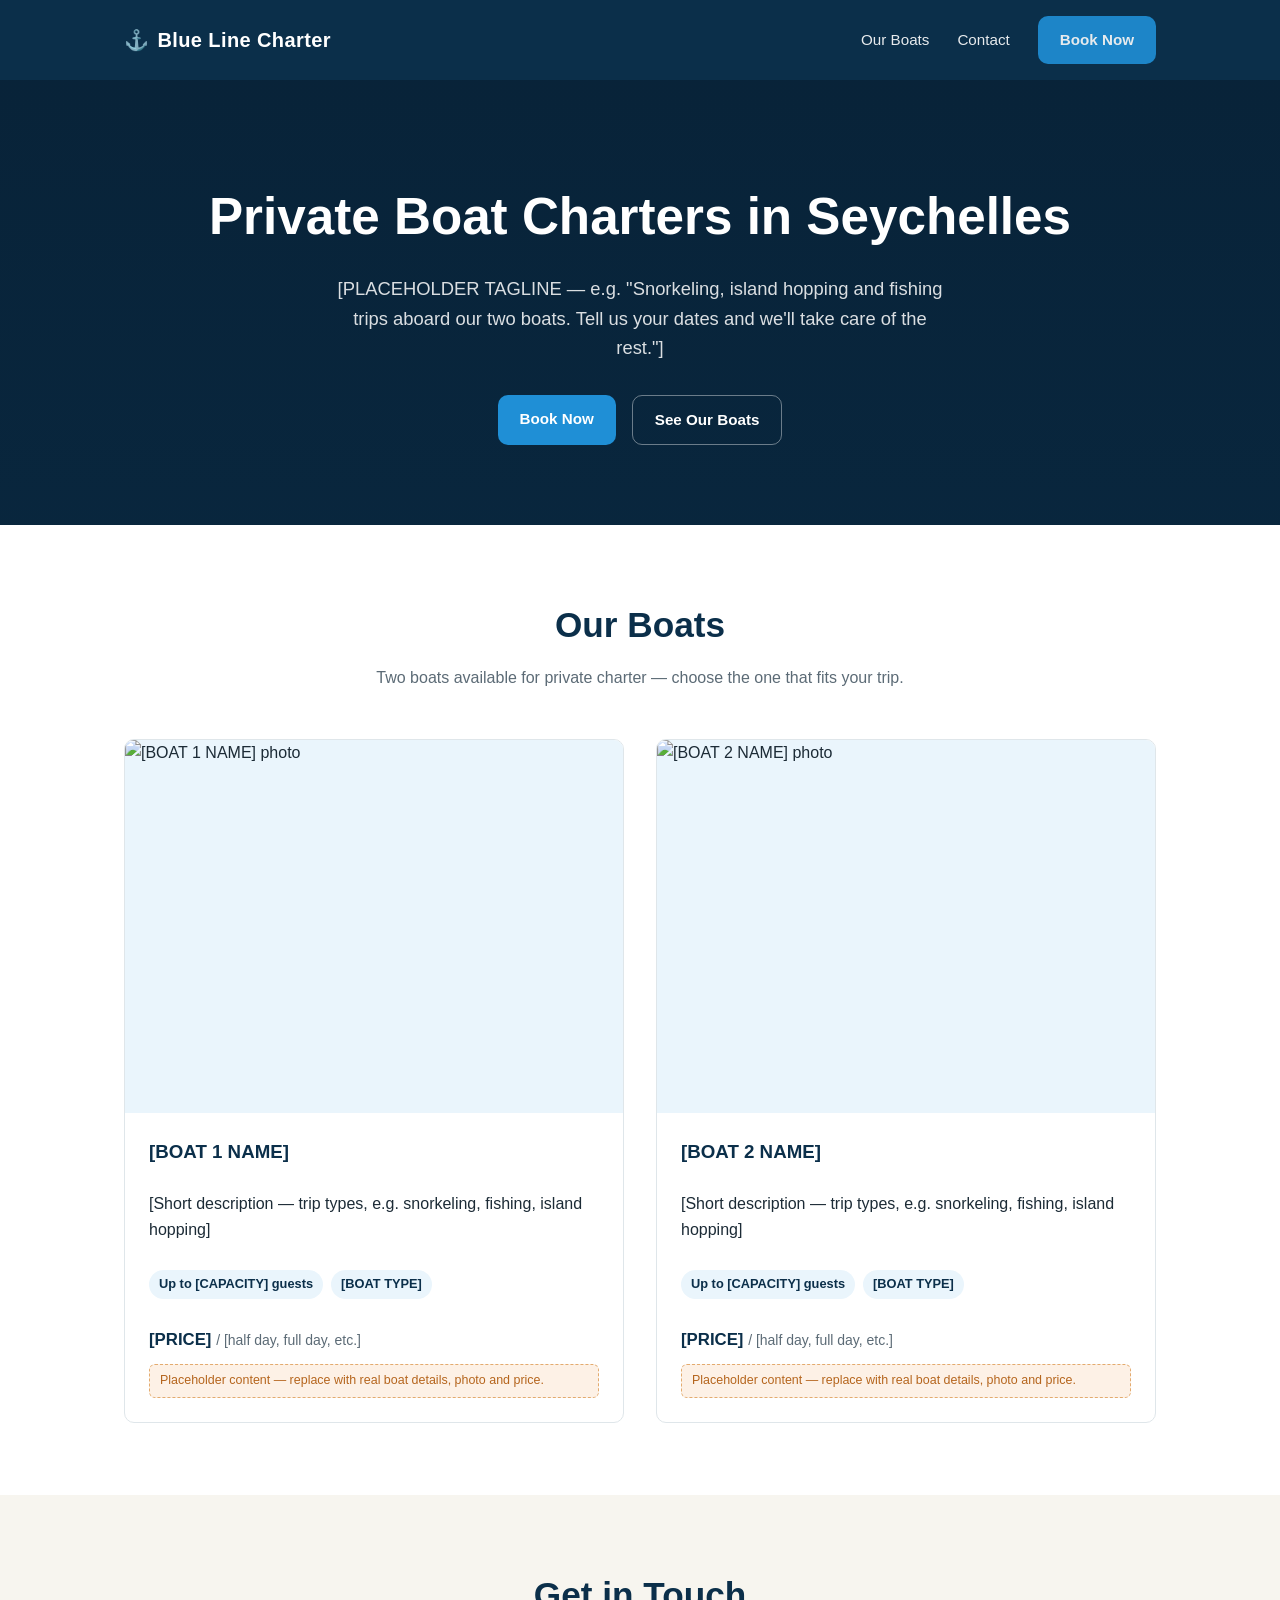
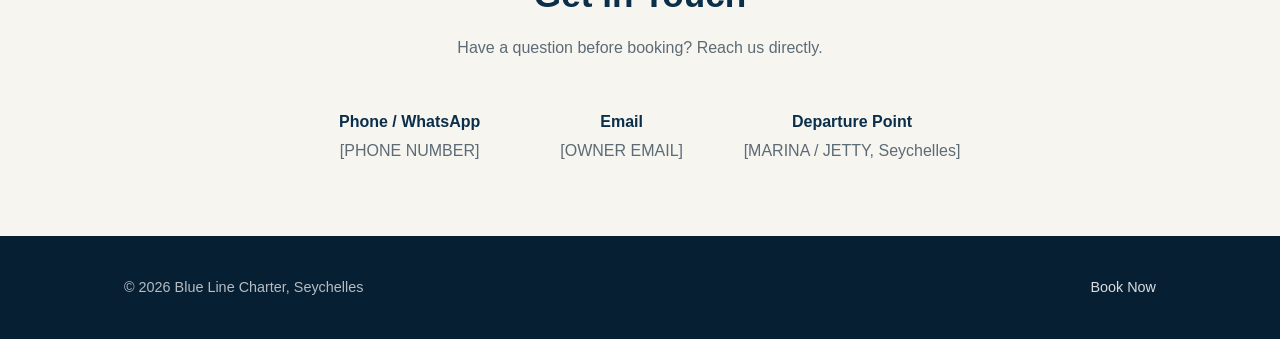
==== index.html @ e4f4b595 "Scaffold Blue Line Charter site with Netlify booking form Static two-page site (home + booking) mode" ====
<!doctype html>
<html lang="en">
<head>
  <meta charset="UTF-8" />
  <meta name="viewport" content="width=device-width, initial-scale=1" />
  <title>Blue Line Charter | Boat Charters in Seychelles</title>
  <meta name="description" content="Blue Line Charter offers private boat trips in Seychelles. Two boats, custom charters, book online." />
  <link rel="stylesheet" href="css/style.css" />
</head>
<body>

  <header class="site-header">
    <div class="container">
      <a class="brand" href="index.html"><span class="brand-mark">&#9875;</span> Blue Line Charter</a>
      <ul class="nav-links">
        <li><a href="index.html#boats">Our Boats</a></li>
        <li><a href="index.html#contact">Contact</a></li>
        <li><a href="book.html" class="btn btn-primary">Book Now</a></li>
      </ul>
    </div>
  </header>

  <section class="hero">
    <div class="container">
      <h1>Private Boat Charters in Seychelles</h1>
      <p>[PLACEHOLDER TAGLINE — e.g. "Snorkeling, island hopping and fishing trips aboard our two boats. Tell us your dates and we'll take care of the rest."]</p>
      <div class="hero-actions">
        <a href="book.html" class="btn btn-primary">Book Now</a>
        <a href="index.html#boats" class="btn btn-ghost">See Our Boats</a>
      </div>
    </div>
  </section>

  <section id="boats">
    <div class="container">
      <div class="section-heading">
        <h2>Our Boats</h2>
        <p>Two boats available for private charter — choose the one that fits your trip.</p>
      </div>
      <div class="boats-grid">

        <div class="boat-card">
          <img src="images/boat-1-placeholder.jpg" alt="[BOAT 1 NAME] photo" />
          <div class="boat-card-body">
            <h3>[BOAT 1 NAME]</h3>
            <p>[Short description — trip types, e.g. snorkeling, fishing, island hopping]</p>
            <div class="boat-meta">
              <span>Up to [CAPACITY] guests</span>
              <span>[BOAT TYPE]</span>
            </div>
            <div class="boat-price">[PRICE] <small>/ [half day, full day, etc.]</small></div>
            <div class="placeholder-note">Placeholder content — replace with real boat details, photo and price.</div>
          </div>
        </div>

        <div class="boat-card">
          <img src="images/boat-2-placeholder.jpg" alt="[BOAT 2 NAME] photo" />
          <div class="boat-card-body">
            <h3>[BOAT 2 NAME]</h3>
            <p>[Short description — trip types, e.g. snorkeling, fishing, island hopping]</p>
            <div class="boat-meta">
              <span>Up to [CAPACITY] guests</span>
              <span>[BOAT TYPE]</span>
            </div>
            <div class="boat-price">[PRICE] <small>/ [half day, full day, etc.]</small></div>
            <div class="placeholder-note">Placeholder content — replace with real boat details, photo and price.</div>
          </div>
        </div>

      </div>
    </div>
  </section>

  <section class="alt" id="contact">
    <div class="container">
      <div class="section-heading">
        <h2>Get in Touch</h2>
        <p>Have a question before booking? Reach us directly.</p>
      </div>
      <div class="contact-strip">
        <div class="item">
          <h4>Phone / WhatsApp</h4>
          <p>[PHONE NUMBER]</p>
        </div>
        <div class="item">
          <h4>Email</h4>
          <p>[OWNER EMAIL]</p>
        </div>
        <div class="item">
          <h4>Departure Point</h4>
          <p>[MARINA / JETTY, Seychelles]</p>
        </div>
      </div>
    </div>
  </section>

  <footer class="site-footer">
    <div class="container">
      <div>&copy; <span id="year"></span> Blue Line Charter, Seychelles</div>
      <div class="footer-social">
        <a href="book.html">Book Now</a>
      </div>
    </div>
  </footer>

  <script>
    document.getElementById('year').textContent = new Date().getFullYear();
  </script>
</body>
</html>
---- css/style.css ----
:root {
  --navy: #0b2f4a;
  --navy-dark: #071f33;
  --blue: #1f8fd6;
  --blue-light: #eaf5fc;
  --sand: #f7f5ef;
  --text: #1c2b36;
  --text-muted: #5c6b76;
  --white: #ffffff;
  --border: #dfe6ea;
  --radius: 10px;
  --max-width: 1080px;
}

* {
  box-sizing: border-box;
}

html {
  scroll-behavior: smooth;
}

body {
  margin: 0;
  font-family: -apple-system, BlinkMacSystemFont, "Segoe UI", Roboto, Helvetica, Arial, sans-serif;
  color: var(--text);
  background: var(--white);
  line-height: 1.6;
}

img {
  max-width: 100%;
  display: block;
}

a {
  color: inherit;
}

.container {
  max-width: var(--max-width);
  margin: 0 auto;
  padding: 0 24px;
}

/* Header */
.site-header {
  background: var(--navy);
  color: var(--white);
  position: sticky;
  top: 0;
  z-index: 20;
}

.site-header .container {
  display: flex;
  align-items: center;
  justify-content: space-between;
  padding-top: 16px;
  padding-bottom: 16px;
}

.brand {
  font-size: 1.25rem;
  font-weight: 700;
  letter-spacing: 0.02em;
  text-decoration: none;
  color: var(--white);
  display: flex;
  align-items: center;
  gap: 8px;
}

.brand-mark {
  color: var(--blue);
}

.nav-links {
  display: flex;
  gap: 28px;
  align-items: center;
  list-style: none;
  margin: 0;
  padding: 0;
}

.nav-links a {
  text-decoration: none;
  color: var(--white);
  font-size: 0.95rem;
  opacity: 0.9;
}

.nav-links a:hover {
  opacity: 1;
}

.btn {
  display: inline-block;
  padding: 12px 22px;
  border-radius: var(--radius);
  font-weight: 600;
  text-decoration: none;
  border: none;
  cursor: pointer;
  font-size: 0.95rem;
  transition: transform 0.15s ease, background 0.15s ease;
}

.btn:hover {
  transform: translateY(-1px);
}

.btn-primary {
  background: var(--blue);
  color: var(--white);
}

.btn-primary:hover {
  background: #1a7bb8;
}

.btn-ghost {
  background: transparent;
  color: var(--white);
  border: 1px solid rgba(255, 255, 255, 0.4);
}

/* Hero */
.hero {
  background: linear-gradient(180deg, rgba(7, 31, 51, 0.75), rgba(7, 31, 51, 0.55)), var(--navy);
  color: var(--white);
  padding: 96px 0 80px;
  text-align: center;
}

.hero h1 {
  font-size: clamp(2rem, 5vw, 3.2rem);
  margin: 0 0 16px;
}

.hero p {
  font-size: 1.15rem;
  color: rgba(255, 255, 255, 0.85);
  max-width: 620px;
  margin: 0 auto 32px;
}

.hero-actions {
  display: flex;
  gap: 16px;
  justify-content: center;
  flex-wrap: wrap;
}

/* Sections */
section {
  padding: 72px 0;
}

section.alt {
  background: var(--sand);
}

.section-heading {
  text-align: center;
  max-width: 640px;
  margin: 0 auto 48px;
}

.section-heading h2 {
  font-size: clamp(1.6rem, 3vw, 2.2rem);
  margin: 0 0 12px;
  color: var(--navy);
}

.section-heading p {
  color: var(--text-muted);
  margin: 0;
}

/* Boats grid */
.boats-grid {
  display: grid;
  grid-template-columns: repeat(auto-fit, minmax(320px, 1fr));
  gap: 32px;
}

.boat-card {
  border: 1px solid var(--border);
  border-radius: var(--radius);
  overflow: hidden;
  background: var(--white);
  display: flex;
  flex-direction: column;
}

.boat-card img {
  aspect-ratio: 4 / 3;
  object-fit: cover;
  width: 100%;
  background: var(--blue-light);
}

.boat-card-body {
  padding: 24px;
  flex: 1;
  display: flex;
  flex-direction: column;
}

.boat-card h3 {
  margin: 0 0 8px;
  color: var(--navy);
}

.boat-meta {
  display: flex;
  flex-wrap: wrap;
  gap: 8px;
  margin: 12px 0;
}

.boat-meta span {
  background: var(--blue-light);
  color: var(--navy);
  font-size: 0.8rem;
  font-weight: 600;
  padding: 4px 10px;
  border-radius: 999px;
}

.boat-price {
  font-weight: 700;
  color: var(--navy);
  margin-top: auto;
  padding-top: 16px;
  font-size: 1.05rem;
}

.boat-price small {
  font-weight: 400;
  color: var(--text-muted);
}

.placeholder-note {
  font-size: 0.78rem;
  color: #b5651d;
  background: #fdf1e6;
  border: 1px dashed #e3ab6f;
  border-radius: 6px;
  padding: 6px 10px;
  margin-top: 10px;
}

/* Contact info strip */
.contact-strip {
  display: flex;
  flex-wrap: wrap;
  gap: 32px;
  justify-content: center;
  text-align: center;
}

.contact-strip .item {
  min-width: 180px;
}

.contact-strip .item h4 {
  margin: 0 0 4px;
  color: var(--navy);
}

.contact-strip .item p {
  margin: 0;
  color: var(--text-muted);
}

/* Booking form */
.booking-wrap {
  max-width: 640px;
  margin: 0 auto;
  background: var(--white);
  border: 1px solid var(--border);
  border-radius: var(--radius);
  padding: 40px;
}

.form-row {
  margin-bottom: 20px;
}

.form-row-split {
  display: grid;
  grid-template-columns: 1fr 1fr;
  gap: 20px;
}

label {
  display: block;
  font-weight: 600;
  font-size: 0.9rem;
  margin-bottom: 6px;
  color: var(--navy);
}

input,
select,
textarea {
  width: 100%;
  padding: 12px 14px;
  border: 1px solid var(--border);
  border-radius: 8px;
  font-size: 1rem;
  font-family: inherit;
  background: var(--white);
  color: var(--text);
}

input:focus,
select:focus,
textarea:focus {
  outline: none;
  border-color: var(--blue);
  box-shadow: 0 0 0 3px var(--blue-light);
}

textarea {
  resize: vertical;
  min-height: 100px;
}

.honeypot-field {
  position: absolute;
  left: -9999px;
  top: -9999px;
}

/* Footer */
.site-footer {
  background: var(--navy-dark);
  color: rgba(255, 255, 255, 0.7);
  padding: 40px 0;
  font-size: 0.9rem;
}

.site-footer .container {
  display: flex;
  flex-wrap: wrap;
  gap: 16px;
  justify-content: space-between;
  align-items: center;
}

.site-footer a {
  color: rgba(255, 255, 255, 0.85);
  text-decoration: none;
}

.footer-social {
  display: flex;
  gap: 16px;
}

/* Thank you page */
.thanks-box {
  max-width: 520px;
  margin: 80px auto;
  text-align: center;
  padding: 0 24px;
}

.thanks-box h1 {
  color: var(--navy);
}

@media (max-width: 720px) {
  .nav-links {
    display: none;
  }

  .form-row-split {
    grid-template-columns: 1fr;
  }

  .booking-wrap {
    padding: 24px;
  }
}
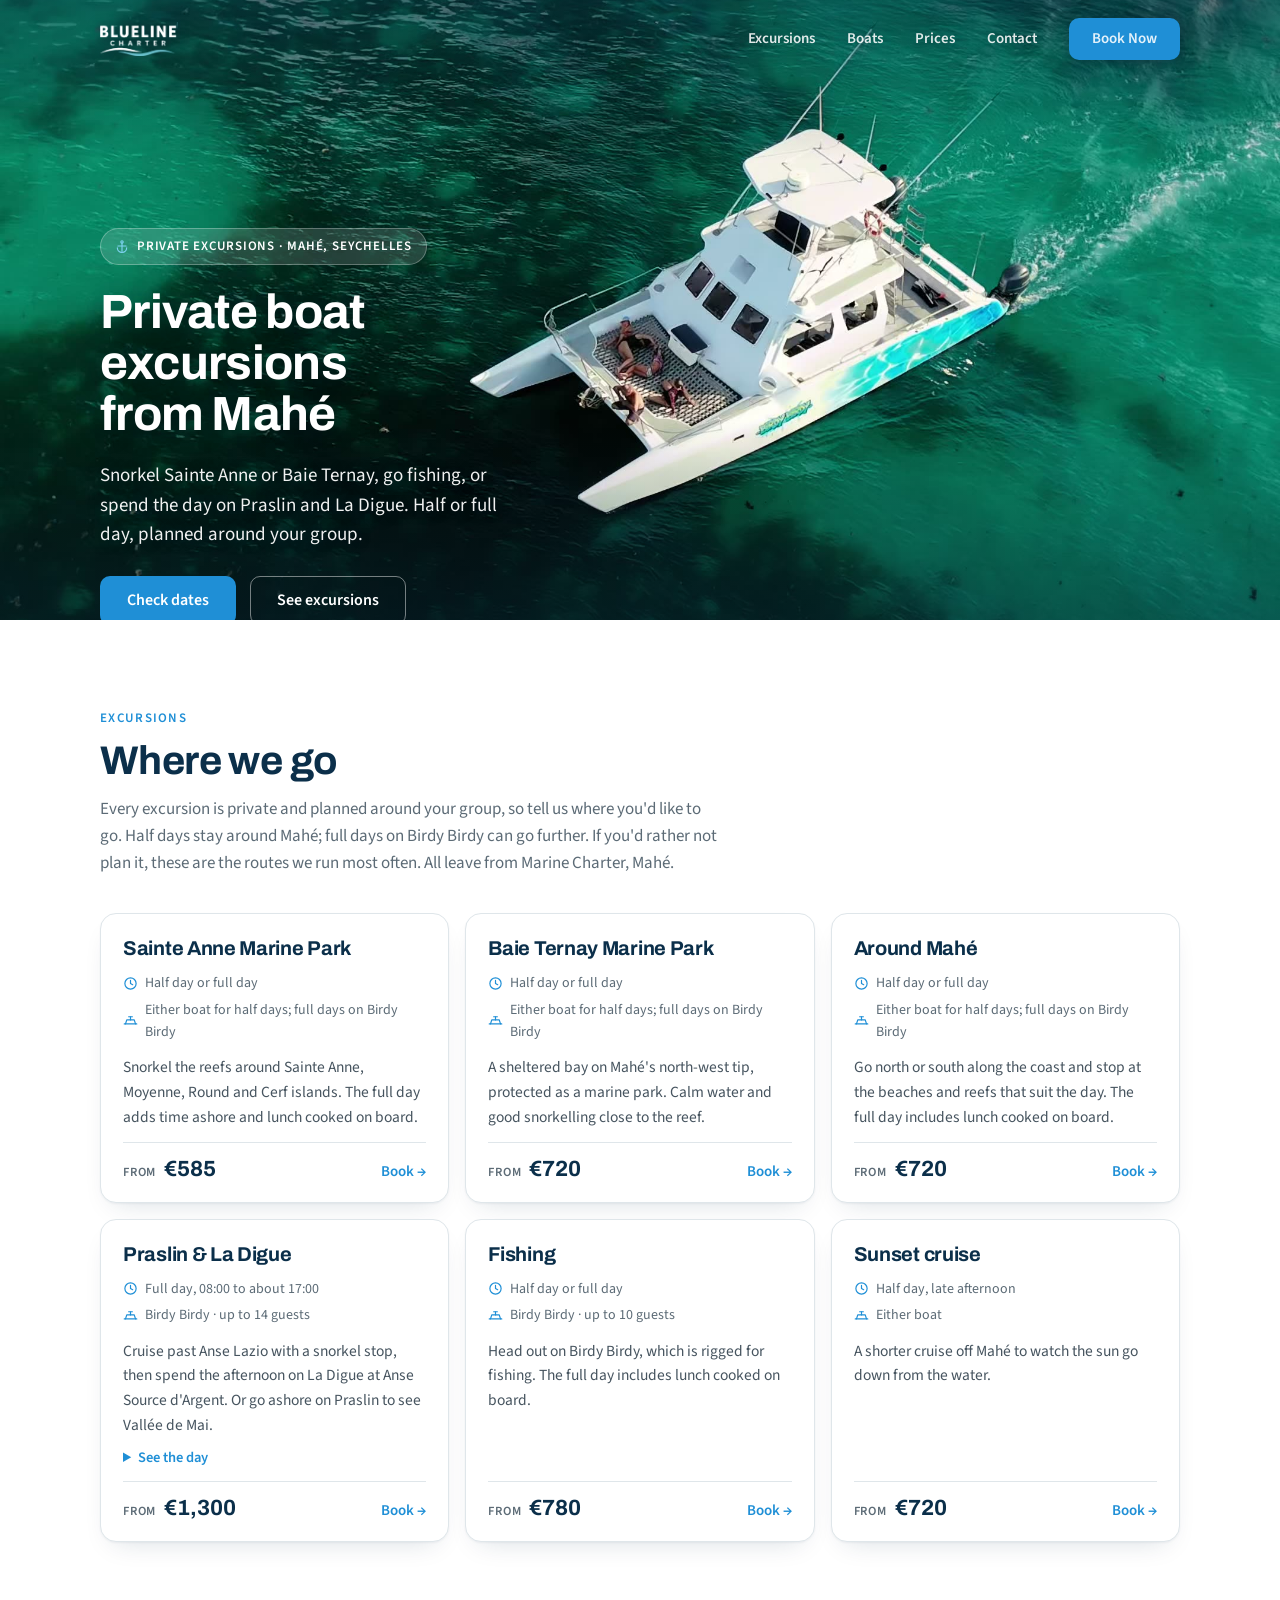
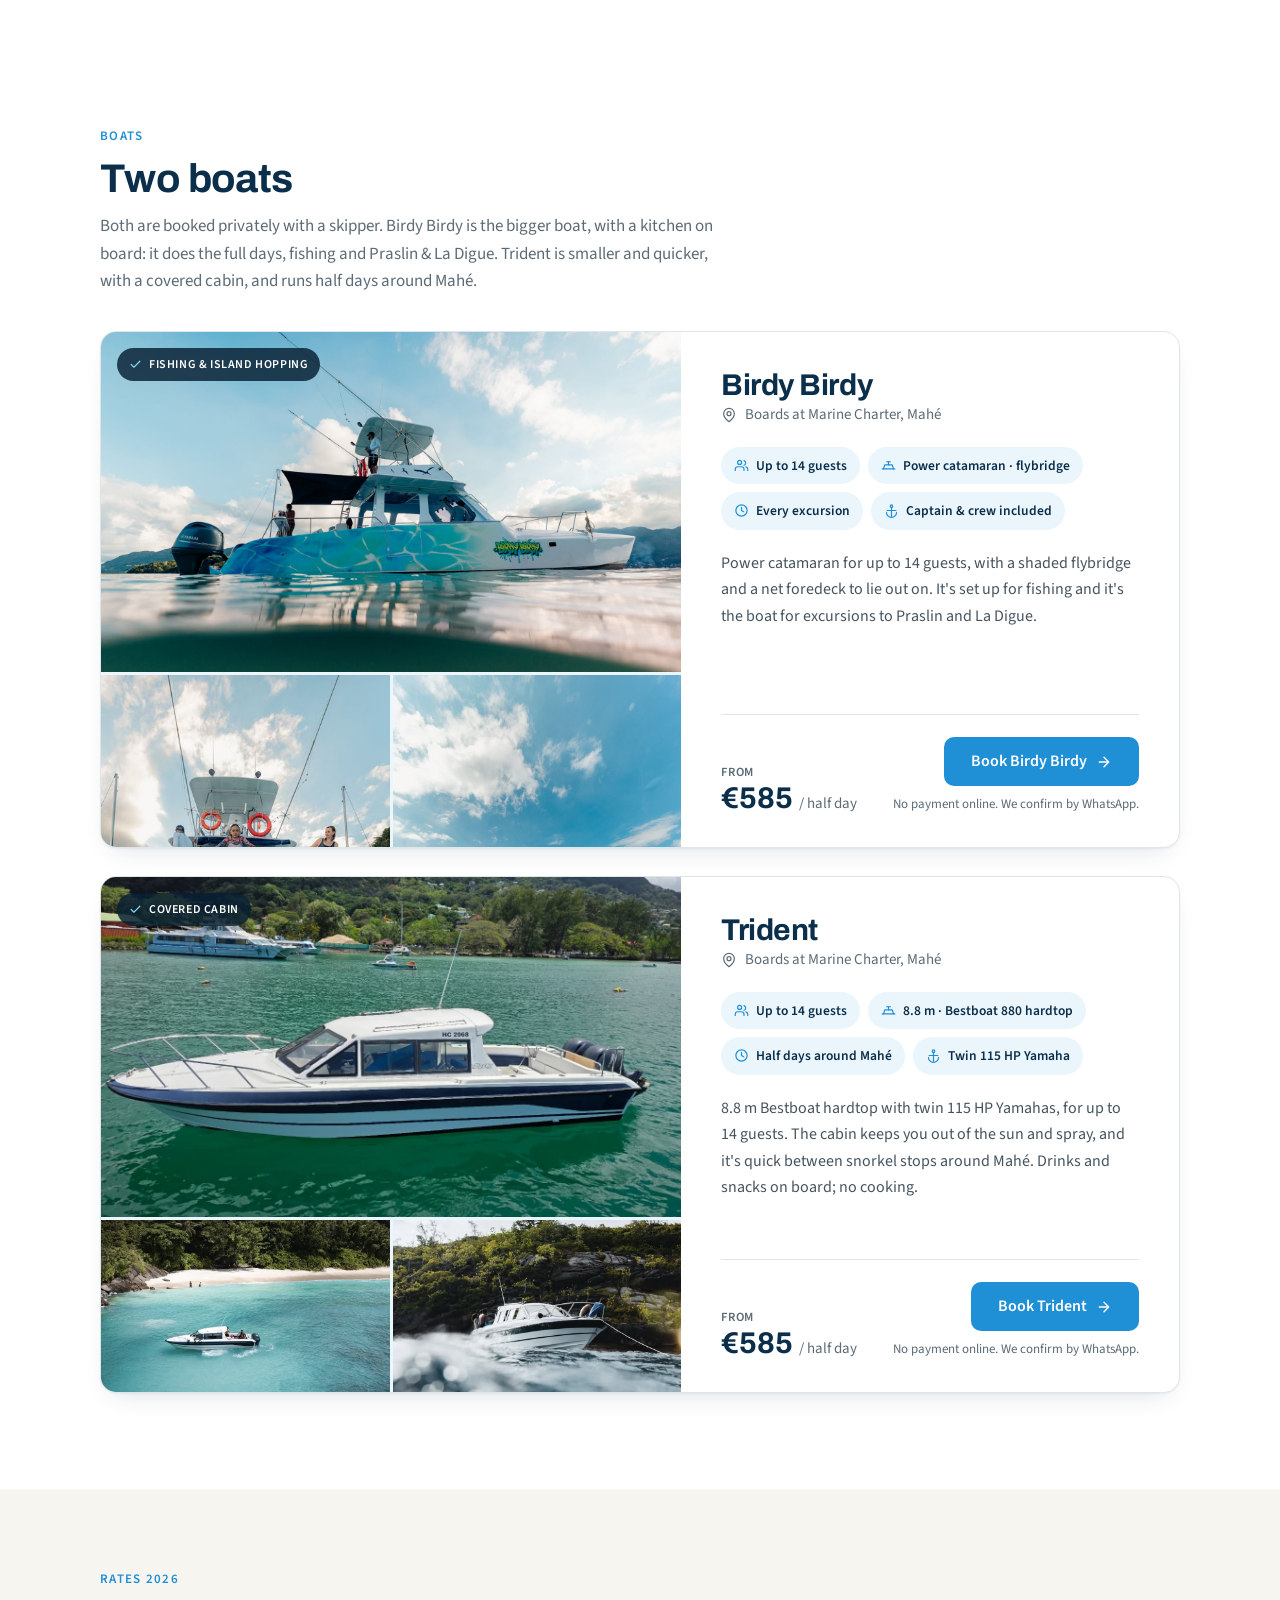
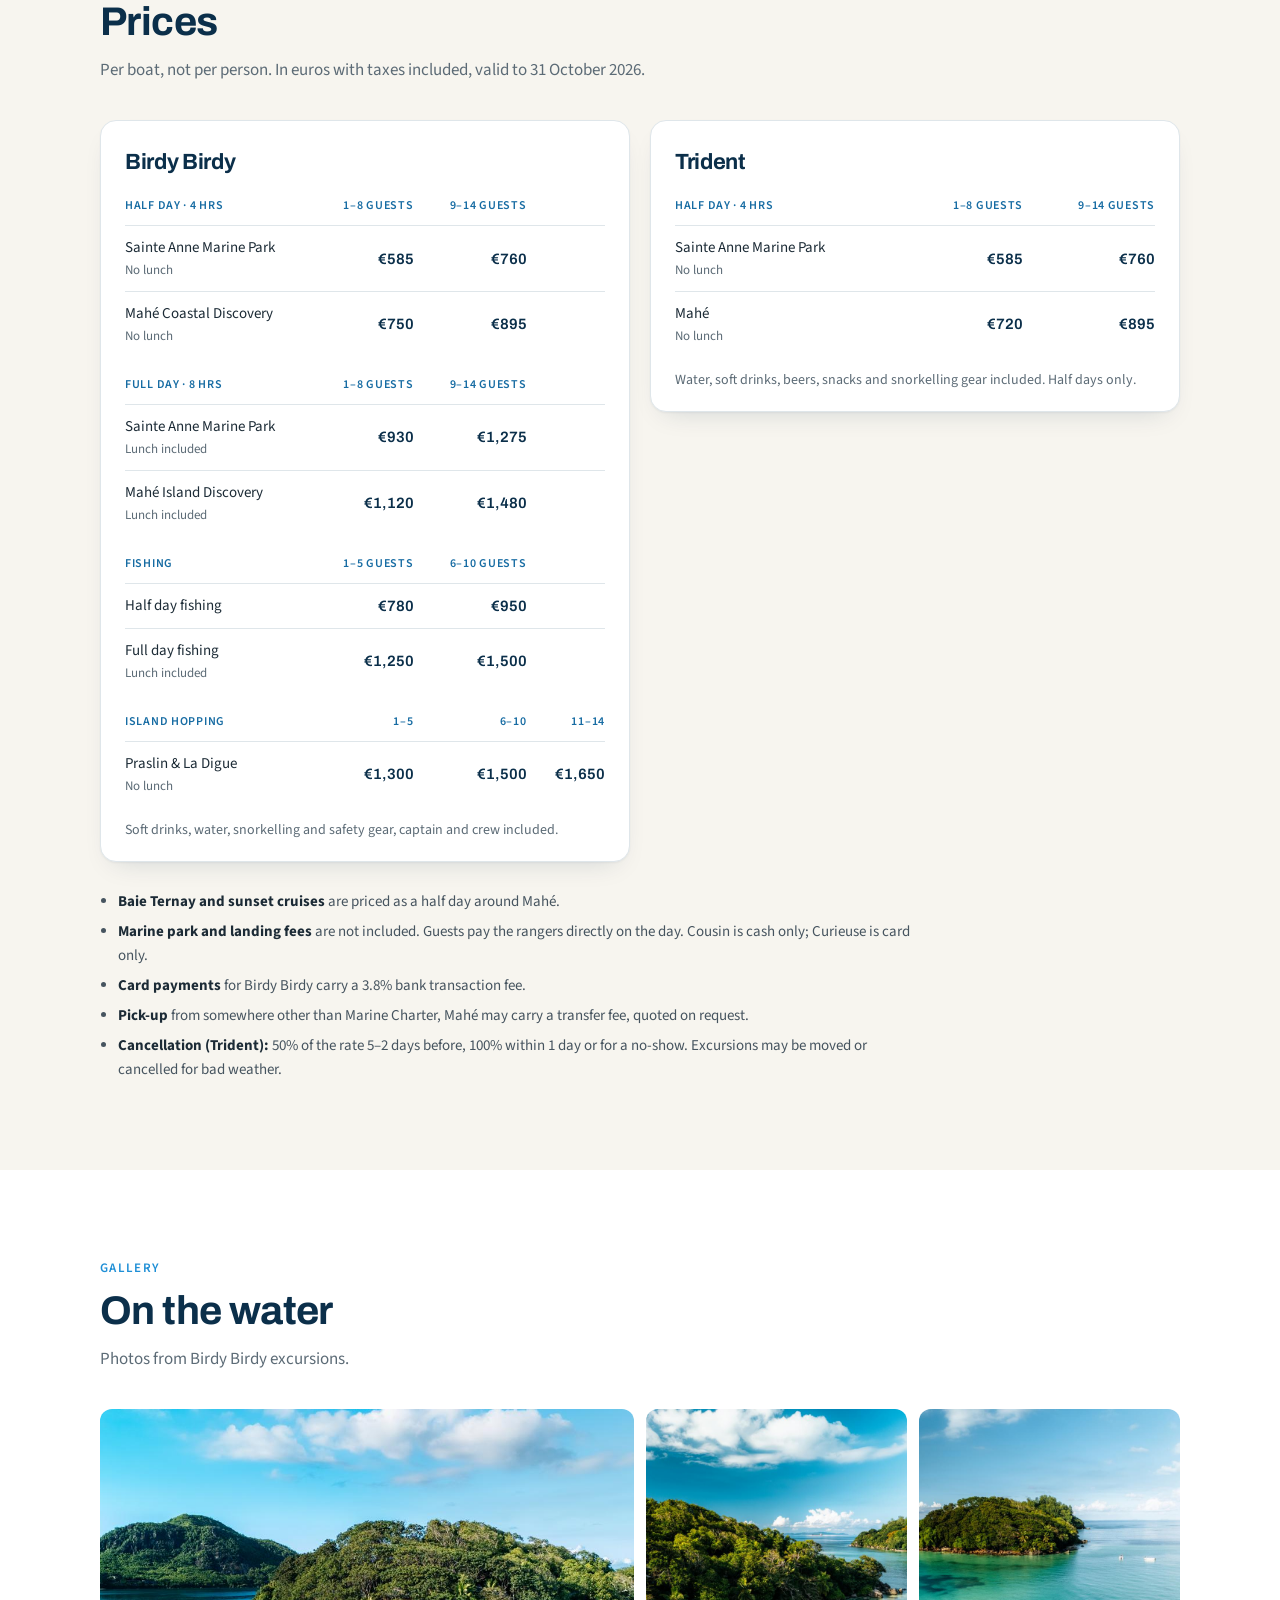
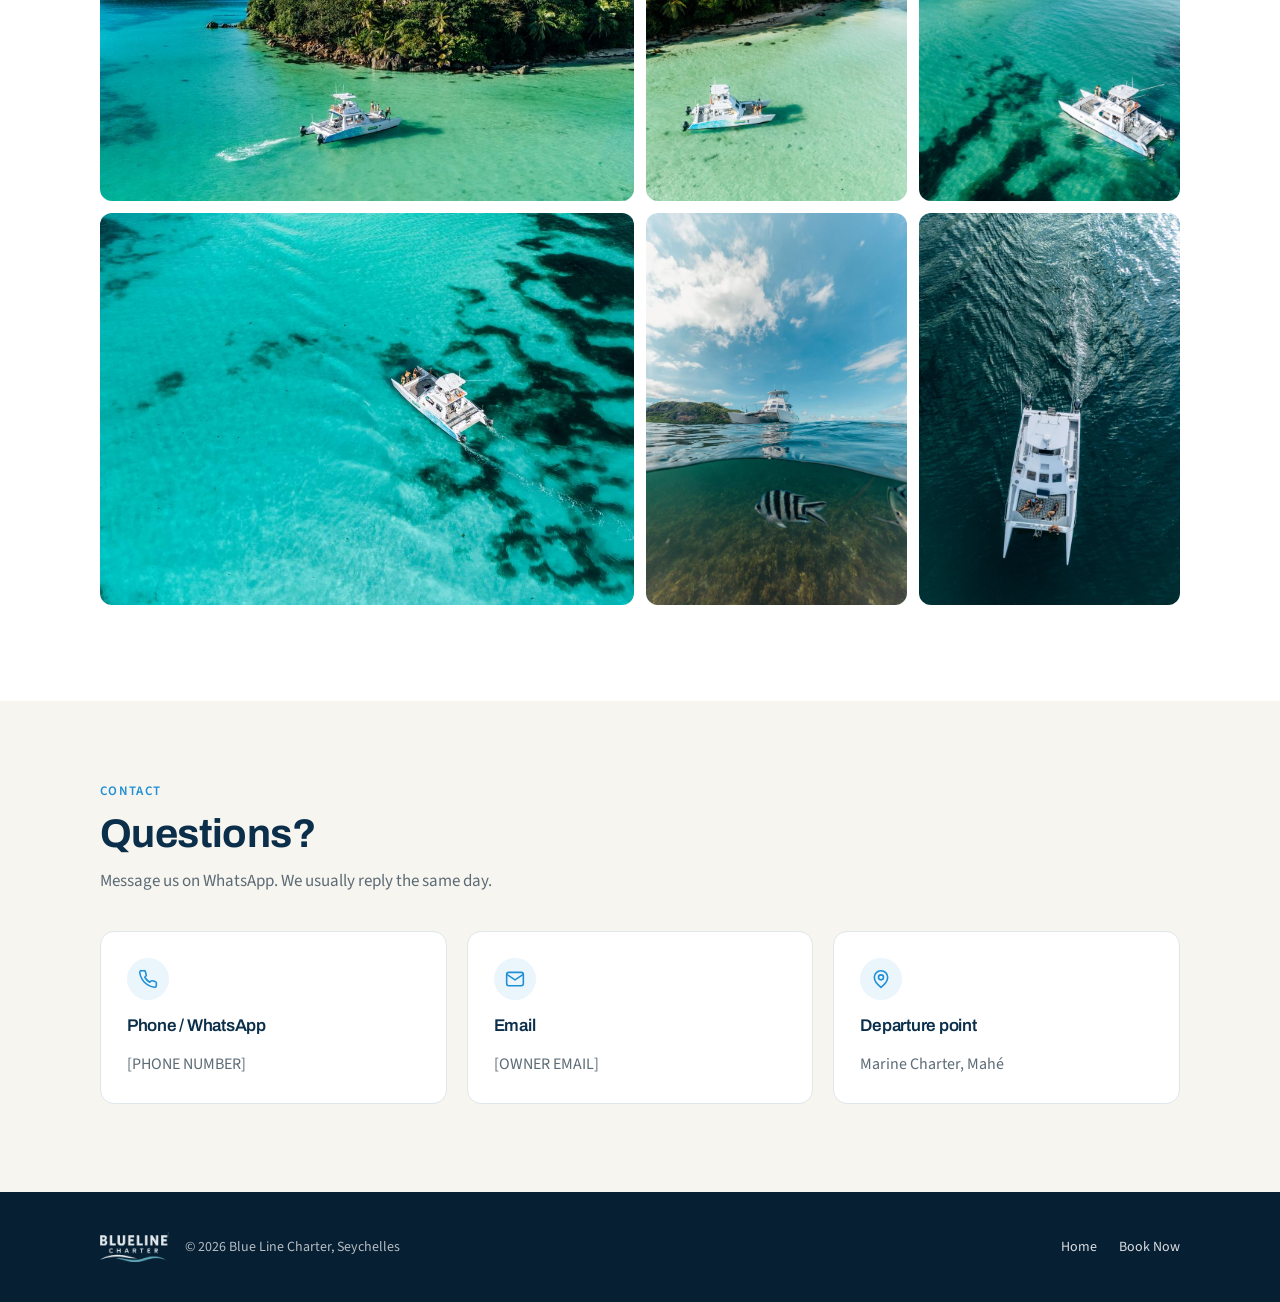
==== commit 33514c10: "Add both boats, excursions, prices and hero fallback - Feature Birdy Birdy and Trident with photos, " ====
--- a/index.html
+++ b/index.html
@@ -3,101 +3,445 @@
 <head>
   <meta charset="UTF-8" />
   <meta name="viewport" content="width=device-width, initial-scale=1" />
-  <title>Blue Line Charter | Boat Charters in Seychelles</title>
-  <meta name="description" content="Blue Line Charter offers private boat trips in Seychelles. Two boats, custom charters, book online." />
+  <title>Blue Line Charter | Private Boat Trips from Mahé, Seychelles</title>
+  <meta name="description" content="Private boat excursions from Mahé, Seychelles, planned around your group: Sainte Anne and Baie Ternay marine parks, the Mahé coast, fishing, sunset cruises and day trips to Praslin and La Digue. Two boats, prices per boat." />
+  <link rel="preconnect" href="https://fonts.googleapis.com" />
+  <link rel="preconnect" href="https://fonts.gstatic.com" crossorigin />
+  <link rel="stylesheet" href="https://fonts.googleapis.com/css2?family=Archivo:wght@500;600;700&family=Source+Sans+3:wght@400;600&display=swap" />
   <link rel="stylesheet" href="css/style.css" />
 </head>
-<body>
+<body class="has-hero">
 
   <header class="site-header">
     <div class="container">
-      <a class="brand" href="index.html"><span class="brand-mark">&#9875;</span> Blue Line Charter</a>
+      <a class="brand" href="index.html"><img src="images/logo-light.png" alt="Blue Line Charter" /></a>
       <ul class="nav-links">
-        <li><a href="index.html#boats">Our Boats</a></li>
+        <li><a href="index.html#excursions">Excursions</a></li>
+        <li><a href="index.html#boats">Boats</a></li>
+        <li><a href="index.html#rates">Prices</a></li>
         <li><a href="index.html#contact">Contact</a></li>
-        <li><a href="book.html" class="btn btn-primary">Book Now</a></li>
+        <li class="nav-cta"><a href="book.html" class="btn btn-primary btn-sm">Book Now</a></li>
       </ul>
     </div>
   </header>
 
+  <!-- Hero: muted looping drone footage, poster frame shown until it plays -->
   <section class="hero">
-    <div class="container">
-      <h1>Private Boat Charters in Seychelles</h1>
-      <p>[PLACEHOLDER TAGLINE — e.g. "Snorkeling, island hopping and fishing trips aboard our two boats. Tell us your dates and we'll take care of the rest."]</p>
+    <video
+      class="hero-media"
+      autoplay
+      muted
+      loop
+      playsinline
+      preload="metadata"
+      poster="images/hero-poster.jpg"
+      data-src-wide="images/hero-wide.mp4"
+      data-src-tall="images/hero-tall.mp4"
+      data-poster-tall="images/hero-poster-tall.jpg"
+      aria-label="Aerial footage of Birdy Birdy cruising over turquoise water"
+    >
+      <source src="images/hero-wide.mp4" type="video/mp4" />
+    </video>
+    <img
+      class="hero-media hero-still"
+      alt=""
+      data-src-wide="images/hero-still-wide.jpg"
+      data-src-tall="images/hero-still-tall.jpg"
+    />
+
+    <div class="container">
+      <span class="pill-badge">
+        <svg width="14" height="14" viewBox="0 0 24 24" fill="none" stroke="#7fd3f2" stroke-width="2" stroke-linecap="round" stroke-linejoin="round" aria-hidden="true"><circle cx="12" cy="5" r="2"></circle><path d="M12 7v14"></path><path d="M5 12h14"></path><path d="M4 15a8 8 0 0 0 16 0"></path></svg>
+        Private excursions &middot; Mahé, Seychelles
+      </span>
+      <h1>Private boat excursions from Mahé</h1>
+      <p>Snorkel Sainte Anne or Baie Ternay, go fishing, or spend the day on Praslin and La Digue. Half or full day, planned around your group.</p>
       <div class="hero-actions">
-        <a href="book.html" class="btn btn-primary">Book Now</a>
-        <a href="index.html#boats" class="btn btn-ghost">See Our Boats</a>
+        <a href="book.html" class="btn btn-primary">Check dates</a>
+        <a href="index.html#excursions" class="btn btn-ghost">See excursions</a>
       </div>
     </div>
   </section>
 
+  <section id="excursions">
+    <div class="container">
+
+      <div class="section-heading">
+        <div class="eyebrow">Excursions</div>
+        <h2>Where we go</h2>
+        <p>Every excursion is private and planned around your group, so tell us where you'd like to go. Half days stay around Mahé; full days on Birdy Birdy can go further. If you'd rather not plan it, these are the routes we run most often. All leave from Marine Charter, Mahé.</p>
+      </div>
+
+      <div class="excursion-grid">
+        <article class="excursion">
+          <h3>Sainte Anne Marine Park</h3>
+          <ul class="excursion-meta">
+            <li><svg width="15" height="15" viewBox="0 0 24 24" fill="none" stroke="#1f8fd6" stroke-width="1.9" stroke-linecap="round" stroke-linejoin="round" aria-hidden="true"><circle cx="12" cy="12" r="9"></circle><path d="M12 7v5l3.5 2"></path></svg>Half day or full day</li>
+            <li><svg width="15" height="15" viewBox="0 0 24 24" fill="none" stroke="#1f8fd6" stroke-width="1.9" stroke-linecap="round" stroke-linejoin="round" aria-hidden="true"><path d="M2 17.5h20"></path><path d="M4 17.5 6 11h12l2 6.5"></path><path d="M12 11V6"></path><path d="M9 6h6"></path></svg>Either boat for half days; full days on Birdy Birdy</li>
+          </ul>
+          <p>Snorkel the reefs around Sainte Anne, Moyenne, Round and Cerf islands. The full day adds time ashore and lunch cooked on board.</p>
+          <div class="excursion-foot">
+            <span class="price-label">From</span>
+            <span class="price">€585</span>
+            <a href="book.html?excursion=ste-anne" class="excursion-link">Book</a>
+          </div>
+        </article>
+        <article class="excursion">
+          <h3>Baie Ternay Marine Park</h3>
+          <ul class="excursion-meta">
+            <li><svg width="15" height="15" viewBox="0 0 24 24" fill="none" stroke="#1f8fd6" stroke-width="1.9" stroke-linecap="round" stroke-linejoin="round" aria-hidden="true"><circle cx="12" cy="12" r="9"></circle><path d="M12 7v5l3.5 2"></path></svg>Half day or full day</li>
+            <li><svg width="15" height="15" viewBox="0 0 24 24" fill="none" stroke="#1f8fd6" stroke-width="1.9" stroke-linecap="round" stroke-linejoin="round" aria-hidden="true"><path d="M2 17.5h20"></path><path d="M4 17.5 6 11h12l2 6.5"></path><path d="M12 11V6"></path><path d="M9 6h6"></path></svg>Either boat for half days; full days on Birdy Birdy</li>
+          </ul>
+          <p>A sheltered bay on Mahé's north-west tip, protected as a marine park. Calm water and good snorkelling close to the reef.</p>
+          <div class="excursion-foot">
+            <span class="price-label">From</span>
+            <span class="price">€720</span>
+            <a href="book.html?excursion=ternay" class="excursion-link">Book</a>
+          </div>
+        </article>
+        <article class="excursion">
+          <h3>Around Mahé</h3>
+          <ul class="excursion-meta">
+            <li><svg width="15" height="15" viewBox="0 0 24 24" fill="none" stroke="#1f8fd6" stroke-width="1.9" stroke-linecap="round" stroke-linejoin="round" aria-hidden="true"><circle cx="12" cy="12" r="9"></circle><path d="M12 7v5l3.5 2"></path></svg>Half day or full day</li>
+            <li><svg width="15" height="15" viewBox="0 0 24 24" fill="none" stroke="#1f8fd6" stroke-width="1.9" stroke-linecap="round" stroke-linejoin="round" aria-hidden="true"><path d="M2 17.5h20"></path><path d="M4 17.5 6 11h12l2 6.5"></path><path d="M12 11V6"></path><path d="M9 6h6"></path></svg>Either boat for half days; full days on Birdy Birdy</li>
+          </ul>
+          <p>Go north or south along the coast and stop at the beaches and reefs that suit the day. The full day includes lunch cooked on board.</p>
+          <div class="excursion-foot">
+            <span class="price-label">From</span>
+            <span class="price">€720</span>
+            <a href="book.html?excursion=mahe" class="excursion-link">Book</a>
+          </div>
+        </article>
+        <article class="excursion">
+          <h3>Praslin &amp; La Digue</h3>
+          <ul class="excursion-meta">
+            <li><svg width="15" height="15" viewBox="0 0 24 24" fill="none" stroke="#1f8fd6" stroke-width="1.9" stroke-linecap="round" stroke-linejoin="round" aria-hidden="true"><circle cx="12" cy="12" r="9"></circle><path d="M12 7v5l3.5 2"></path></svg>Full day, 08:00 to about 17:00</li>
+            <li><svg width="15" height="15" viewBox="0 0 24 24" fill="none" stroke="#1f8fd6" stroke-width="1.9" stroke-linecap="round" stroke-linejoin="round" aria-hidden="true"><path d="M2 17.5h20"></path><path d="M4 17.5 6 11h12l2 6.5"></path><path d="M12 11V6"></path><path d="M9 6h6"></path></svg>Birdy Birdy &middot; up to 14 guests</li>
+          </ul>
+          <p>Cruise past Anse Lazio with a snorkel stop, then spend the afternoon on La Digue at Anse Source d'Argent. Or go ashore on Praslin to see Vallée de Mai.</p>
+          <details class="excursion-day">
+            <summary>See the day</summary>
+            <p class="excursion-day-option">Coastal cruise (recommended)</p>
+            <ol>
+              <li><b>08:00</b> Leave Marine Charter, Mahé.</li>
+              <li><b>Morning</b> Cruise along Praslin past Anse Georgette and Anse Lazio, and stop to swim and snorkel near Anse Lazio.</li>
+              <li><b>Late morning</b> On to La Digue to see Anse Source d'Argent and explore by bike or buggy.</li>
+              <li><b>15:30</b> Leave La Digue; back in Mahé around 17:00.</li>
+            </ol>
+            <p class="excursion-day-option">Praslin on land</p>
+            <ol>
+              <li><b>08:00</b> Leave Marine Charter, Mahé.</li>
+              <li><b>Morning</b> Taxi on Praslin to Vallée de Mai and Anse Lazio.</li>
+              <li><b>Afternoon</b> By boat to La Digue to explore and have lunch.</li>
+            </ol>
+            <p class="excursion-day-note">Snacks and drinks on board. Not included: entrance fees, taxis, bike or buggy hire and lunch. Times and stops depend on the weather and sea.</p>
+          </details>
+          <div class="excursion-foot">
+            <span class="price-label">From</span>
+            <span class="price">€1,300</span>
+            <a href="book.html?boat=birdy-birdy&amp;excursion=islands" class="excursion-link">Book</a>
+          </div>
+        </article>
+        <article class="excursion">
+          <h3>Fishing</h3>
+          <ul class="excursion-meta">
+            <li><svg width="15" height="15" viewBox="0 0 24 24" fill="none" stroke="#1f8fd6" stroke-width="1.9" stroke-linecap="round" stroke-linejoin="round" aria-hidden="true"><circle cx="12" cy="12" r="9"></circle><path d="M12 7v5l3.5 2"></path></svg>Half day or full day</li>
+            <li><svg width="15" height="15" viewBox="0 0 24 24" fill="none" stroke="#1f8fd6" stroke-width="1.9" stroke-linecap="round" stroke-linejoin="round" aria-hidden="true"><path d="M2 17.5h20"></path><path d="M4 17.5 6 11h12l2 6.5"></path><path d="M12 11V6"></path><path d="M9 6h6"></path></svg>Birdy Birdy &middot; up to 10 guests</li>
+          </ul>
+          <p>Head out on Birdy Birdy, which is rigged for fishing. The full day includes lunch cooked on board.</p>
+          <div class="excursion-foot">
+            <span class="price-label">From</span>
+            <span class="price">€780</span>
+            <a href="book.html?boat=birdy-birdy&amp;excursion=fishing" class="excursion-link">Book</a>
+          </div>
+        </article>
+        <article class="excursion">
+          <h3>Sunset cruise</h3>
+          <ul class="excursion-meta">
+            <li><svg width="15" height="15" viewBox="0 0 24 24" fill="none" stroke="#1f8fd6" stroke-width="1.9" stroke-linecap="round" stroke-linejoin="round" aria-hidden="true"><circle cx="12" cy="12" r="9"></circle><path d="M12 7v5l3.5 2"></path></svg>Half day, late afternoon</li>
+            <li><svg width="15" height="15" viewBox="0 0 24 24" fill="none" stroke="#1f8fd6" stroke-width="1.9" stroke-linecap="round" stroke-linejoin="round" aria-hidden="true"><path d="M2 17.5h20"></path><path d="M4 17.5 6 11h12l2 6.5"></path><path d="M12 11V6"></path><path d="M9 6h6"></path></svg>Either boat</li>
+          </ul>
+          <p>A shorter cruise off Mahé to watch the sun go down from the water.</p>
+          <div class="excursion-foot">
+            <span class="price-label">From</span>
+            <span class="price">€720</span>
+            <a href="book.html?excursion=sunset" class="excursion-link">Book</a>
+          </div>
+        </article>
+      </div>
+
+    </div>
+  </section>
+
   <section id="boats">
     <div class="container">
+
       <div class="section-heading">
-        <h2>Our Boats</h2>
-        <p>Two boats available for private charter — choose the one that fits your trip.</p>
-      </div>
-      <div class="boats-grid">
-
-        <div class="boat-card">
-          <img src="images/boat-1-placeholder.jpg" alt="[BOAT 1 NAME] photo" />
-          <div class="boat-card-body">
-            <h3>[BOAT 1 NAME]</h3>
-            <p>[Short description — trip types, e.g. snorkeling, fishing, island hopping]</p>
-            <div class="boat-meta">
-              <span>Up to [CAPACITY] guests</span>
-              <span>[BOAT TYPE]</span>
+        <div class="eyebrow">Boats</div>
+        <h2>Two boats</h2>
+        <p>Both are booked privately with a skipper. Birdy Birdy is the bigger boat, with a kitchen on board: it does the full days, fishing and Praslin &amp; La Digue. Trident is smaller and quicker, with a covered cabin, and runs half days around Mahé.</p>
+      </div>
+
+      <div class="boat-list">
+
+      <article class="boat-card" id="birdy-birdy">
+
+        <div class="boat-gallery">
+          <div class="boat-gallery-main">
+            <img src="images/boat-main.jpg" alt="Birdy Birdy at anchor, seen from the waterline" />
+            <span class="gallery-badge">
+              <svg width="13" height="13" viewBox="0 0 24 24" fill="none" stroke="#7fd3f2" stroke-width="2.2" stroke-linecap="round" stroke-linejoin="round" aria-hidden="true"><path d="M20 6 9 17l-5-5"></path></svg>
+              Fishing &amp; island hopping
+            </span>
+          </div>
+          <div class="boat-gallery-thumbs">
+            <img src="images/boat-guests.jpg" alt="Guests on Birdy Birdy's stern steps" loading="lazy" decoding="async" />
+            <img src="images/boat-snorkelling.jpg" alt="Snorkelling beside Birdy Birdy" loading="lazy" decoding="async" />
+          </div>
+        </div>
+
+        <div class="boat-detail">
+
+          <div>
+            <h3>Birdy Birdy</h3>
+            <div class="boat-place">
+              <svg width="16" height="16" viewBox="0 0 24 24" fill="none" stroke="#5c6b76" stroke-width="1.8" stroke-linecap="round" stroke-linejoin="round" aria-hidden="true"><path d="M20 10c0 6-8 12-8 12s-8-6-8-12a8 8 0 0 1 16 0Z"></path><circle cx="12" cy="10" r="3"></circle></svg>
+              <span>Boards at Marine Charter, Mahé</span>
             </div>
-            <div class="boat-price">[PRICE] <small>/ [half day, full day, etc.]</small></div>
-            <div class="placeholder-note">Placeholder content — replace with real boat details, photo and price.</div>
-          </div>
-        </div>
-
-        <div class="boat-card">
-          <img src="images/boat-2-placeholder.jpg" alt="[BOAT 2 NAME] photo" />
-          <div class="boat-card-body">
-            <h3>[BOAT 2 NAME]</h3>
-            <p>[Short description — trip types, e.g. snorkeling, fishing, island hopping]</p>
-            <div class="boat-meta">
-              <span>Up to [CAPACITY] guests</span>
-              <span>[BOAT TYPE]</span>
+          </div>
+
+          <div class="spec-chips">
+            <span class="chip">
+              <svg width="15" height="15" viewBox="0 0 24 24" fill="none" stroke="#1f8fd6" stroke-width="1.9" stroke-linecap="round" stroke-linejoin="round" aria-hidden="true"><path d="M16 20v-2a4 4 0 0 0-4-4H6a4 4 0 0 0-4 4v2"></path><circle cx="9" cy="7" r="3.2"></circle><path d="M22 20v-2a4 4 0 0 0-3-3.85"></path><path d="M16 4.15A4 4 0 0 1 16 11.7"></path></svg>
+              Up to 14 guests
+            </span>
+            <span class="chip">
+              <svg width="15" height="15" viewBox="0 0 24 24" fill="none" stroke="#1f8fd6" stroke-width="1.9" stroke-linecap="round" stroke-linejoin="round" aria-hidden="true"><path d="M2 17.5h20"></path><path d="M4 17.5 6 11h12l2 6.5"></path><path d="M12 11V6"></path><path d="M9 6h6"></path></svg>
+              Power catamaran &middot; flybridge
+            </span>
+            <span class="chip">
+              <svg width="15" height="15" viewBox="0 0 24 24" fill="none" stroke="#1f8fd6" stroke-width="1.9" stroke-linecap="round" stroke-linejoin="round" aria-hidden="true"><circle cx="12" cy="12" r="9"></circle><path d="M12 7v5l3.5 2"></path></svg>
+              Every excursion
+            </span>
+            <span class="chip">
+              <svg width="15" height="15" viewBox="0 0 24 24" fill="none" stroke="#1f8fd6" stroke-width="1.9" stroke-linecap="round" stroke-linejoin="round" aria-hidden="true"><circle cx="12" cy="5" r="2"></circle><path d="M12 7v14"></path><path d="M5 12h14"></path><path d="M4 15a8 8 0 0 0 16 0"></path></svg>
+              Captain &amp; crew included
+            </span>
+          </div>
+
+          <p class="boat-blurb">Power catamaran for up to 14 guests, with a shaded flybridge and a net foredeck to lie out on. It's set up for fishing and it's the boat for excursions to Praslin and La Digue.</p>
+
+          <div class="boat-footer">
+            <div>
+              <div class="price-label">From</div>
+              <div class="price">€585 <small>/ half day</small></div>
             </div>
-            <div class="boat-price">[PRICE] <small>/ [half day, full day, etc.]</small></div>
-            <div class="placeholder-note">Placeholder content — replace with real boat details, photo and price.</div>
-          </div>
-        </div>
-
-      </div>
+            <div class="boat-cta">
+              <a href="book.html?boat=birdy-birdy" class="btn btn-primary">
+                Book Birdy Birdy
+                <svg width="16" height="16" viewBox="0 0 24 24" fill="none" stroke="#ffffff" stroke-width="2.1" stroke-linecap="round" stroke-linejoin="round" aria-hidden="true"><path d="M5 12h13"></path><path d="m12 5 7 7-7 7"></path></svg>
+              </a>
+              <div class="note">No payment online. We confirm by WhatsApp.</div>
+            </div>
+          </div>
+
+        </div>
+      </article>
+
+      <article class="boat-card" id="trident">
+
+        <div class="boat-gallery">
+          <div class="boat-gallery-main">
+            <img src="images/trident-main.jpg" alt="Trident, a white hardtop cruiser with a navy hull stripe" />
+            <span class="gallery-badge">
+              <svg width="13" height="13" viewBox="0 0 24 24" fill="none" stroke="#7fd3f2" stroke-width="2.2" stroke-linecap="round" stroke-linejoin="round" aria-hidden="true"><path d="M20 6 9 17l-5-5"></path></svg>
+              Covered cabin
+            </span>
+          </div>
+          <div class="boat-gallery-thumbs">
+            <img src="images/trident-beach.jpg" alt="Trident anchored off a beach" loading="lazy" decoding="async" />
+            <img src="images/trident-moored.jpg" alt="Trident moored against granite rocks" loading="lazy" decoding="async" />
+          </div>
+        </div>
+
+        <div class="boat-detail">
+
+          <div>
+            <h3>Trident</h3>
+            <div class="boat-place">
+              <svg width="16" height="16" viewBox="0 0 24 24" fill="none" stroke="#5c6b76" stroke-width="1.8" stroke-linecap="round" stroke-linejoin="round" aria-hidden="true"><path d="M20 10c0 6-8 12-8 12s-8-6-8-12a8 8 0 0 1 16 0Z"></path><circle cx="12" cy="10" r="3"></circle></svg>
+              <span>Boards at Marine Charter, Mahé</span>
+            </div>
+          </div>
+
+          <div class="spec-chips">
+            <span class="chip">
+              <svg width="15" height="15" viewBox="0 0 24 24" fill="none" stroke="#1f8fd6" stroke-width="1.9" stroke-linecap="round" stroke-linejoin="round" aria-hidden="true"><path d="M16 20v-2a4 4 0 0 0-4-4H6a4 4 0 0 0-4 4v2"></path><circle cx="9" cy="7" r="3.2"></circle><path d="M22 20v-2a4 4 0 0 0-3-3.85"></path><path d="M16 4.15A4 4 0 0 1 16 11.7"></path></svg>
+              Up to 14 guests
+            </span>
+            <span class="chip">
+              <svg width="15" height="15" viewBox="0 0 24 24" fill="none" stroke="#1f8fd6" stroke-width="1.9" stroke-linecap="round" stroke-linejoin="round" aria-hidden="true"><path d="M2 17.5h20"></path><path d="M4 17.5 6 11h12l2 6.5"></path><path d="M12 11V6"></path><path d="M9 6h6"></path></svg>
+              8.8 m &middot; Bestboat 880 hardtop
+            </span>
+            <span class="chip">
+              <svg width="15" height="15" viewBox="0 0 24 24" fill="none" stroke="#1f8fd6" stroke-width="1.9" stroke-linecap="round" stroke-linejoin="round" aria-hidden="true"><circle cx="12" cy="12" r="9"></circle><path d="M12 7v5l3.5 2"></path></svg>
+              Half days around Mahé
+            </span>
+            <span class="chip">
+              <svg width="15" height="15" viewBox="0 0 24 24" fill="none" stroke="#1f8fd6" stroke-width="1.9" stroke-linecap="round" stroke-linejoin="round" aria-hidden="true"><circle cx="12" cy="5" r="2"></circle><path d="M12 7v14"></path><path d="M5 12h14"></path><path d="M4 15a8 8 0 0 0 16 0"></path></svg>
+              Twin 115 HP Yamaha
+            </span>
+          </div>
+
+          <p class="boat-blurb">8.8 m Bestboat hardtop with twin 115 HP Yamahas, for up to 14 guests. The cabin keeps you out of the sun and spray, and it's quick between snorkel stops around Mahé. Drinks and snacks on board; no cooking.</p>
+
+          <div class="boat-footer">
+            <div>
+              <div class="price-label">From</div>
+              <div class="price">€585 <small>/ half day</small></div>
+            </div>
+            <div class="boat-cta">
+              <a href="book.html?boat=trident" class="btn btn-primary">
+                Book Trident
+                <svg width="16" height="16" viewBox="0 0 24 24" fill="none" stroke="#ffffff" stroke-width="2.1" stroke-linecap="round" stroke-linejoin="round" aria-hidden="true"><path d="M5 12h13"></path><path d="m12 5 7 7-7 7"></path></svg>
+              </a>
+              <div class="note">No payment online. We confirm by WhatsApp.</div>
+            </div>
+          </div>
+
+        </div>
+      </article>
+
+      </div>
+
     </div>
   </section>
 
+  <section class="alt" id="rates">
+    <div class="container">
+
+      <div class="section-heading">
+        <div class="eyebrow">Rates 2026</div>
+        <h2>Prices</h2>
+        <p>Per boat, not per person. In euros with taxes included, valid to 31 October 2026.</p>
+      </div>
+
+      <div class="rates-grid">
+        <div class="rates-card">
+          <h3>Birdy Birdy</h3>
+          <div class="rates-scroll">
+            <table class="rates-table">
+              <tbody>
+              <tr class="rates-group"><th>Half day &middot; 4 hrs</th><th>1–8 guests</th><th>9–14 guests</th><th></th></tr>
+              <tr><td>Sainte Anne Marine Park<span>No lunch</span></td><td>€585</td><td>€760</td><td></td></tr>
+              <tr><td>Mahé Coastal Discovery<span>No lunch</span></td><td>€750</td><td>€895</td><td></td></tr>
+              <tr class="rates-group"><th>Full day &middot; 8 hrs</th><th>1–8 guests</th><th>9–14 guests</th><th></th></tr>
+              <tr><td>Sainte Anne Marine Park<span>Lunch included</span></td><td>€930</td><td>€1,275</td><td></td></tr>
+              <tr><td>Mahé Island Discovery<span>Lunch included</span></td><td>€1,120</td><td>€1,480</td><td></td></tr>
+              <tr class="rates-group"><th>Fishing</th><th>1–5 guests</th><th>6–10 guests</th><th></th></tr>
+              <tr><td>Half day fishing</td><td>€780</td><td>€950</td><td></td></tr>
+              <tr><td>Full day fishing<span>Lunch included</span></td><td>€1,250</td><td>€1,500</td><td></td></tr>
+              <tr class="rates-group"><th>Island hopping</th><th>1–5</th><th>6–10</th><th>11–14</th></tr>
+              <tr><td>Praslin &amp; La Digue<span>No lunch</span></td><td>€1,300</td><td>€1,500</td><td>€1,650</td></tr>
+              </tbody>
+            </table>
+          </div>
+          <p class="rates-note">Soft drinks, water, snorkelling and safety gear, captain and crew included.</p>
+        </div>
+        <div class="rates-card">
+          <h3>Trident</h3>
+          <div class="rates-scroll">
+            <table class="rates-table">
+              <tbody>
+              <tr class="rates-group"><th>Half day &middot; 4 hrs</th><th>1–8 guests</th><th>9–14 guests</th></tr>
+              <tr><td>Sainte Anne Marine Park<span>No lunch</span></td><td>€585</td><td>€760</td></tr>
+              <tr><td>Mahé<span>No lunch</span></td><td>€720</td><td>€895</td></tr>
+              </tbody>
+            </table>
+          </div>
+          <p class="rates-note">Water, soft drinks, beers, snacks and snorkelling gear included. Half days only.</p>
+        </div>
+      </div>
+
+      <ul class="rates-fine">
+        <li><strong>Baie Ternay and sunset cruises</strong> are priced as a half day around Mahé.</li>
+        <li><strong>Marine park and landing fees</strong> are not included. Guests pay the rangers directly on the day. Cousin is cash only; Curieuse is card only.</li>
+        <li><strong>Card payments</strong> for Birdy Birdy carry a 3.8% bank transaction fee.</li>
+        <li><strong>Pick-up</strong> from somewhere other than Marine Charter, Mahé may carry a transfer fee, quoted on request.</li>
+        <li><strong>Cancellation (Trident):</strong> 50% of the rate 5–2 days before, 100% within 1 day or for a no-show. Excursions may be moved or cancelled for bad weather.</li>
+      </ul>
+
+    </div>
+  </section>
+
+  <section id="gallery">
+    <div class="container">
+
+      <div class="section-heading">
+        <div class="eyebrow">Gallery</div>
+        <h2>On the water</h2>
+        <p>Photos from Birdy Birdy excursions.</p>
+      </div>
+
+      <div class="gallery">
+        <figure class="g-wide"><img src="images/gal-island-cruise.jpg" alt="Birdy Birdy cruising past a forested island" loading="lazy" decoding="async" width="1200" height="675" /></figure>
+        <figure class="g-tall"><img src="images/gal-beach.jpg" alt="Birdy Birdy anchored in shallow water off a beach" loading="lazy" decoding="async" width="700" height="1244" /></figure>
+        <figure class="g-tall"><img src="images/gal-anchored.jpg" alt="Aerial view of Birdy Birdy anchored beside an island" loading="lazy" decoding="async" width="700" height="1244" /></figure>
+        <figure class="g-wide"><img src="images/gal-reef.jpg" alt="Aerial view of Birdy Birdy over a turquoise reef" loading="lazy" decoding="async" width="1200" height="675" /></figure>
+        <figure class="g-tall"><img src="images/gal-snorkel.jpg" alt="Split-level view of reef fish below the surface beside the boat" loading="lazy" decoding="async" width="700" height="1049" /></figure>
+        <figure class="g-tall"><img src="images/gal-topdown.jpg" alt="Overhead view of Birdy Birdy under way" loading="lazy" decoding="async" width="700" height="1244" /></figure>
+      </div>
+
+    </div>
+  </section>
+
   <section class="alt" id="contact">
     <div class="container">
+
       <div class="section-heading">
-        <h2>Get in Touch</h2>
-        <p>Have a question before booking? Reach us directly.</p>
-      </div>
-      <div class="contact-strip">
-        <div class="item">
+        <div class="eyebrow">Contact</div>
+        <h2>Questions?</h2>
+        <p>Message us on WhatsApp. We usually reply the same day.</p>
+      </div>
+
+      <div class="contact-grid">
+
+        <div class="contact-card">
+          <div class="icon-circle">
+            <svg width="20" height="20" viewBox="0 0 24 24" fill="none" stroke="#1f8fd6" stroke-width="1.9" stroke-linecap="round" stroke-linejoin="round" aria-hidden="true"><path d="M22 16.9v3a2 2 0 0 1-2.2 2 19.8 19.8 0 0 1-8.6-3.1 19.5 19.5 0 0 1-6-6A19.8 19.8 0 0 1 2.1 4.2 2 2 0 0 1 4.1 2h3a2 2 0 0 1 2 1.7c.1 1 .4 1.9.7 2.8a2 2 0 0 1-.5 2.1L8.1 9.9a16 16 0 0 0 6 6l1.3-1.3a2 2 0 0 1 2.1-.4c.9.3 1.8.6 2.8.7a2 2 0 0 1 1.7 2Z"></path></svg>
+          </div>
           <h4>Phone / WhatsApp</h4>
           <p>[PHONE NUMBER]</p>
         </div>
-        <div class="item">
+
+        <div class="contact-card">
+          <div class="icon-circle">
+            <svg width="20" height="20" viewBox="0 0 24 24" fill="none" stroke="#1f8fd6" stroke-width="1.9" stroke-linecap="round" stroke-linejoin="round" aria-hidden="true"><rect x="2" y="4" width="20" height="16" rx="2.5"></rect><path d="m3 7 9 6 9-6"></path></svg>
+          </div>
           <h4>Email</h4>
           <p>[OWNER EMAIL]</p>
         </div>
-        <div class="item">
-          <h4>Departure Point</h4>
-          <p>[MARINA / JETTY, Seychelles]</p>
-        </div>
+
+        <div class="contact-card">
+          <div class="icon-circle">
+            <svg width="20" height="20" viewBox="0 0 24 24" fill="none" stroke="#1f8fd6" stroke-width="1.9" stroke-linecap="round" stroke-linejoin="round" aria-hidden="true"><path d="M20 10c0 6-8 12-8 12s-8-6-8-12a8 8 0 0 1 16 0Z"></path><circle cx="12" cy="10" r="3"></circle></svg>
+          </div>
+          <h4>Departure point</h4>
+          <p>Marine Charter, Mahé</p>
+        </div>
+
       </div>
     </div>
   </section>
 
   <footer class="site-footer">
     <div class="container">
-      <div>&copy; <span id="year"></span> Blue Line Charter, Seychelles</div>
-      <div class="footer-social">
+      <div class="footer-brand">
+        <img src="images/logo-light.png" alt="Blue Line Charter" />
+        <span>&copy; <span id="year"></span> Blue Line Charter, Seychelles</span>
+      </div>
+      <div class="footer-links">
+        <a href="index.html">Home</a>
         <a href="book.html">Book Now</a>
       </div>
     </div>
@@ -105,6 +449,53 @@
 
   <script>
     document.getElementById('year').textContent = new Date().getFullYear();
+
+    // Each hero cut is pre-cropped to the band its layout actually shows, so
+    // none of the bitrate is spent on rows that get cropped away. Pick the
+    // right one before the video loads. `media` on <source> is unreliable, so
+    // this is done in script; the markup defaults to the wide cut.
+    // Transparent header over the hero, solid once you scroll past the scrim.
+    (function () {
+      var header = document.querySelector('.site-header');
+      if (!header || !document.body.classList.contains('has-hero')) return;
+      var sync = function () {
+        header.classList.toggle('is-solid', window.scrollY > 40);
+      };
+      sync();
+      window.addEventListener('scroll', sync, { passive: true });
+    })();
+
+    (function () {
+      var v = document.querySelector('.hero-media');
+      if (!v || !window.matchMedia) return;
+      var narrow = window.matchMedia('(max-width: 767px)').matches;
+      var still = document.querySelector('.hero-still');
+
+      // Swap to a full-resolution photo when the video can't run: reduced
+      // motion, or autoplay refused (Low Power Mode, data saver, site
+      // autoplay settings). The video stays up until the photo has loaded.
+      var useStill = function () {
+        v.pause();
+        still.onload = function () { document.querySelector('.hero').classList.add('is-still'); };
+        still.src = narrow ? still.dataset.srcTall : still.dataset.srcWide;
+      };
+
+      if (window.matchMedia('(prefers-reduced-motion: reduce)').matches) {
+        v.removeAttribute('autoplay');
+        v.preload = 'none';
+        useStill();
+        return;
+      }
+
+      if (narrow) {
+        v.poster = v.dataset.posterTall;
+        v.querySelector('source').src = v.dataset.srcTall;
+        v.load();
+      }
+
+      var p = v.play();
+      if (p && p.catch) p.catch(function (e) { if (e.name === 'NotAllowedError') useStill(); });
+    })();
   </script>
 </body>
 </html>
--- a/css/style.css
+++ b/css/style.css
@@ -1,40 +1,47 @@
+/* Blue Line Charter — design system
+   Fonts load from Google Fonts when online; the fallback stacks are
+   metric-close, so the pages still read correctly offline. */
+
 :root {
   --navy: #0b2f4a;
   --navy-dark: #071f33;
   --blue: #1f8fd6;
+  --blue-dark: #176ca3;
   --blue-light: #eaf5fc;
   --sand: #f7f5ef;
   --text: #1c2b36;
+  --text-body: #46545f;
   --text-muted: #5c6b76;
   --white: #ffffff;
   --border: #dfe6ea;
   --radius: 10px;
-  --max-width: 1080px;
-}
-
-* {
-  box-sizing: border-box;
-}
-
-html {
-  scroll-behavior: smooth;
-}
+  --radius-card: 16px;
+  --shadow-card: 0 1px 2px rgba(11, 47, 74, 0.05), 0 12px 28px -14px rgba(11, 47, 74, 0.18);
+  --max-width: 1128px;
+  --font-display: Archivo, "Helvetica Neue", Helvetica, Arial, sans-serif;
+  --font-body: "Source Sans 3", "Helvetica Neue", Helvetica, Arial, sans-serif;
+}
+
+* { box-sizing: border-box; }
+html { scroll-behavior: smooth; }
 
 body {
   margin: 0;
-  font-family: -apple-system, BlinkMacSystemFont, "Segoe UI", Roboto, Helvetica, Arial, sans-serif;
+  font-family: var(--font-body);
   color: var(--text);
   background: var(--white);
   line-height: 1.6;
-}
-
-img {
-  max-width: 100%;
-  display: block;
-}
-
-a {
-  color: inherit;
+  -webkit-font-smoothing: antialiased;
+}
+
+img { max-width: 100%; display: block; }
+a { color: var(--blue); text-decoration: none; }
+a:hover { color: var(--blue-dark); }
+
+h1, h2, h3, h4 {
+  font-family: var(--font-display);
+  margin: 0;
+  letter-spacing: -0.015em;
 }
 
 .container {
@@ -43,41 +50,69 @@
   padding: 0 24px;
 }
 
-/* Header */
+.eyebrow {
+  font-size: 13px;
+  font-weight: 600;
+  letter-spacing: 0.10em;
+  text-transform: uppercase;
+  color: var(--blue);
+  margin-bottom: 10px;
+}
+
+/* ---------- Header ---------- */
+
 .site-header {
+  position: fixed;
+  top: 0;
+  left: 0;
+  right: 0;
+  z-index: 30;
   background: var(--navy);
   color: var(--white);
-  position: sticky;
-  top: 0;
-  z-index: 20;
-}
+  transition: background 0.3s ease, box-shadow 0.3s ease;
+}
+
+/* Pages without a hero keep a solid bar, so their content needs to clear it. */
+body:not(.has-hero) { padding-top: 70px; }
+
+/* Over a hero the bar is transparent and the video runs behind it; it fades
+   to solid as soon as you scroll, where the hero's top scrim runs out. */
+body.has-hero .site-header { background: transparent; }
+
+body.has-hero .site-header .brand img,
+body.has-hero .site-header .nav-links a {
+  filter: drop-shadow(0 1px 6px rgba(7, 31, 51, 0.5));
+}
+
+body.has-hero .site-header.is-solid {
+  background: rgba(11, 47, 74, 0.92);
+  -webkit-backdrop-filter: saturate(150%) blur(12px);
+  backdrop-filter: saturate(150%) blur(12px);
+  box-shadow: 0 1px 0 rgba(255, 255, 255, 0.07), 0 8px 24px -18px rgba(0, 0, 0, 0.7);
+}
+
+body.has-hero .site-header.is-solid .brand img,
+body.has-hero .site-header.is-solid .nav-links a {
+  filter: none;
+}
+
+/* Anchor targets must clear the fixed bar. */
+#boat, #gallery, #contact { scroll-margin-top: 86px; }
 
 .site-header .container {
   display: flex;
   align-items: center;
   justify-content: space-between;
-  padding-top: 16px;
-  padding-bottom: 16px;
-}
-
-.brand {
-  font-size: 1.25rem;
-  font-weight: 700;
-  letter-spacing: 0.02em;
-  text-decoration: none;
-  color: var(--white);
-  display: flex;
-  align-items: center;
-  gap: 8px;
-}
-
-.brand-mark {
-  color: var(--blue);
-}
+  padding-top: 18px;
+  padding-bottom: 18px;
+  gap: 20px;
+}
+
+.brand img { height: 34px; width: auto; }
 
 .nav-links {
   display: flex;
-  gap: 28px;
+  gap: 32px;
   align-items: center;
   list-style: none;
   margin: 0;
@@ -85,305 +120,714 @@
 }
 
 .nav-links a {
+  color: rgba(255, 255, 255, 0.88);
+  font-size: 15px;
+  font-weight: 600;
+}
+
+.nav-links a:hover { color: var(--white); }
+
+/* ---------- Buttons ---------- */
+
+.btn {
+  display: inline-flex;
+  align-items: center;
+  justify-content: center;
+  gap: 9px;
+  padding: 14px 26px;
+  border-radius: var(--radius);
+  font-family: var(--font-body);
+  font-weight: 600;
+  font-size: 16px;
+  line-height: 1.2;
   text-decoration: none;
-  color: var(--white);
-  font-size: 0.95rem;
-  opacity: 0.9;
-}
-
-.nav-links a:hover {
-  opacity: 1;
-}
-
-.btn {
-  display: inline-block;
-  padding: 12px 22px;
-  border-radius: var(--radius);
-  font-weight: 600;
-  text-decoration: none;
-  border: none;
+  border: 1px solid transparent;
   cursor: pointer;
-  font-size: 0.95rem;
-  transition: transform 0.15s ease, background 0.15s ease;
-}
-
-.btn:hover {
-  transform: translateY(-1px);
-}
-
-.btn-primary {
-  background: var(--blue);
-  color: var(--white);
-}
-
-.btn-primary:hover {
-  background: #1a7bb8;
-}
+  transition: background 0.15s ease, border-color 0.15s ease;
+}
+
+.btn-primary { background: var(--blue); color: var(--white); }
+.btn-primary:hover { background: var(--blue-dark); color: var(--white); }
 
 .btn-ghost {
   background: transparent;
   color: var(--white);
-  border: 1px solid rgba(255, 255, 255, 0.4);
-}
-
-/* Hero */
+  border-color: rgba(255, 255, 255, 0.45);
+}
+.btn-ghost:hover { background: rgba(255, 255, 255, 0.12); color: var(--white); }
+
+.btn-sm { padding: 11px 22px; font-size: 15px; }
+
+/* ---------- Hero (video) ---------- */
+
 .hero {
-  background: linear-gradient(180deg, rgba(7, 31, 51, 0.75), rgba(7, 31, 51, 0.55)), var(--navy);
+  position: relative;
+  height: 740px;
+  overflow: hidden;
+  background: var(--navy);
+}
+
+.hero-media {
+  position: absolute;
+  inset: 0;
+  width: 100%;
+  height: 100%;
+  object-fit: cover;
+  object-position: 50% 50%;
+}
+
+/* Top-left scrim: the boat drifts through the centre of the frame,
+   so the copy is anchored top-left and only that corner is darkened. */
+.hero::before,
+.hero::after {
+  content: "";
+  position: absolute;
+  inset: 0;
+  pointer-events: none;
+}
+
+.hero::before {
+  background: radial-gradient(120% 90% at 0% 0%,
+    rgba(7, 31, 51, 0.80) 0%,
+    rgba(7, 31, 51, 0.52) 30%,
+    rgba(7, 31, 51, 0.12) 56%,
+    rgba(7, 31, 51, 0.00) 72%);
+}
+
+.hero::after {
+  background: linear-gradient(180deg,
+    rgba(7, 31, 51, 0.42) 0%,
+    rgba(7, 31, 51, 0.00) 26%,
+    rgba(7, 31, 51, 0.00) 68%,
+    rgba(7, 31, 51, 0.42) 100%);
+}
+
+.hero .container {
+  position: relative;
+  z-index: 1;
+  height: 100%;
+  padding-top: 158px;
+  display: flex;
+  flex-direction: column;
+  justify-content: flex-start;
+  align-items: flex-start;
+  gap: 22px;
+}
+
+.hero h1 {
+  font-size: 54px;
+  line-height: 1.06;
+  font-weight: 700;
   color: var(--white);
-  padding: 96px 0 80px;
-  text-align: center;
-}
-
-.hero h1 {
-  font-size: clamp(2rem, 5vw, 3.2rem);
-  margin: 0 0 16px;
+  max-width: 470px;
+  text-wrap: pretty;
+  text-shadow: 0 2px 24px rgba(7, 31, 51, 0.35);
 }
 
 .hero p {
-  font-size: 1.15rem;
-  color: rgba(255, 255, 255, 0.85);
-  max-width: 620px;
-  margin: 0 auto 32px;
+  font-size: 19px;
+  line-height: 1.55;
+  color: rgba(255, 255, 255, 0.94);
+  max-width: 430px;
+  margin: 0;
+  text-wrap: pretty;
+  text-shadow: 0 1px 16px rgba(7, 31, 51, 0.4);
 }
 
 .hero-actions {
   display: flex;
-  gap: 16px;
-  justify-content: center;
+  gap: 14px;
   flex-wrap: wrap;
-}
-
-/* Sections */
-section {
-  padding: 72px 0;
-}
-
-section.alt {
-  background: var(--sand);
-}
-
-.section-heading {
-  text-align: center;
-  max-width: 640px;
-  margin: 0 auto 48px;
-}
+  margin-top: 4px;
+}
+
+.pill-badge {
+  display: inline-flex;
+  align-items: center;
+  gap: 8px;
+  background: rgba(255, 255, 255, 0.14);
+  border: 1px solid rgba(255, 255, 255, 0.28);
+  color: var(--white);
+  font-size: 13px;
+  font-weight: 600;
+  letter-spacing: 0.06em;
+  text-transform: uppercase;
+  padding: 7px 14px;
+  border-radius: 999px;
+}
+
+/* Full-quality still of the loop's first frame (from the 4K source), swapped
+   in by script when the video can't play
+   (reduced motion, or autoplay blocked e.g. by Low Power Mode). */
+.hero-still { opacity: 0; transition: opacity 0.4s ease; }
+.hero.is-still .hero-still { opacity: 1; }
+.hero.is-still video.hero-media { visibility: hidden; }
+.hero-still:not([src]) { display: none; }
+
+/* Safari draws a big play button over a muted video it refused to
+   autoplay; this is a background, so never show it. */
+video.hero-media::-webkit-media-controls-start-playback-button,
+video.hero-media::-webkit-media-controls-overlay-play-button,
+video.hero-media::-webkit-media-controls { display: none !important; -webkit-appearance: none; }
+
+/* ---------- Sections ---------- */
+
+section { padding: 88px 0 96px; }
+section.alt { background: var(--sand); padding: 80px 0 88px; }
+
+.section-heading { max-width: 620px; margin-bottom: 36px; }
 
 .section-heading h2 {
-  font-size: clamp(1.6rem, 3vw, 2.2rem);
-  margin: 0 0 12px;
+  font-size: 40px;
+  line-height: 1.12;
   color: var(--navy);
+  font-weight: 700;
+  margin-bottom: 12px;
 }
 
 .section-heading p {
   color: var(--text-muted);
+  font-size: 17px;
   margin: 0;
-}
-
-/* Boats grid */
-.boats-grid {
-  display: grid;
-  grid-template-columns: repeat(auto-fit, minmax(320px, 1fr));
-  gap: 32px;
-}
+  text-wrap: pretty;
+}
+
+/* ---------- Boat card ---------- */
 
 .boat-card {
+  display: flex;
   border: 1px solid var(--border);
-  border-radius: var(--radius);
+  border-radius: var(--radius-card);
   overflow: hidden;
   background: var(--white);
+  box-shadow: var(--shadow-card);
+}
+
+.boat-gallery {
+  position: relative;
+  width: 580px;
+  flex-shrink: 0;
   display: flex;
   flex-direction: column;
-}
-
-.boat-card img {
-  aspect-ratio: 4 / 3;
-  object-fit: cover;
-  width: 100%;
+  gap: 3px;
   background: var(--blue-light);
 }
 
-.boat-card-body {
-  padding: 24px;
+.boat-gallery-main { position: relative; height: 340px; overflow: hidden; }
+.boat-gallery-main img { width: 100%; height: 100%; object-fit: cover; object-position: 50% 52%; }
+
+.boat-gallery-thumbs {
+  display: grid;
+  grid-template-columns: repeat(2, minmax(0, 1fr));
+  gap: 3px;
+  height: 172px;
+}
+.boat-gallery-thumbs img { width: 100%; height: 100%; object-fit: cover; }
+
+.gallery-badge {
+  position: absolute;
+  top: 16px;
+  left: 16px;
+  display: inline-flex;
+  align-items: center;
+  gap: 7px;
+  background: rgba(7, 31, 51, 0.82);
+  color: var(--white);
+  font-size: 12px;
+  font-weight: 600;
+  letter-spacing: 0.05em;
+  text-transform: uppercase;
+  padding: 7px 12px;
+  border-radius: 999px;
+}
+
+.boat-detail {
   flex: 1;
+  padding: 36px 40px 32px;
   display: flex;
   flex-direction: column;
-}
-
-.boat-card h3 {
-  margin: 0 0 8px;
-  color: var(--navy);
-}
-
-.boat-meta {
-  display: flex;
-  flex-wrap: wrap;
+  gap: 20px;
+}
+
+.boat-detail h3 { font-size: 30px; line-height: 1.15; color: var(--navy); font-weight: 700; }
+
+.boat-place {
+  display: flex;
+  align-items: center;
   gap: 8px;
-  margin: 12px 0;
-}
-
-.boat-meta span {
+  color: var(--text-muted);
+  font-size: 15px;
+}
+
+.spec-chips { display: flex; flex-wrap: wrap; gap: 8px; }
+
+.chip {
+  display: inline-flex;
+  align-items: center;
+  gap: 7px;
   background: var(--blue-light);
   color: var(--navy);
-  font-size: 0.8rem;
-  font-weight: 600;
-  padding: 4px 10px;
+  font-size: 13.5px;
+  font-weight: 600;
+  padding: 8px 13px;
   border-radius: 999px;
 }
 
-.boat-price {
+.boat-blurb { color: var(--text-body); font-size: 16px; line-height: 1.65; margin: 0; text-wrap: pretty; }
+
+.boat-footer {
+  border-top: 1px solid var(--border);
+  margin-top: auto;
+  padding-top: 22px;
+  display: flex;
+  align-items: flex-end;
+  justify-content: space-between;
+  gap: 20px;
+  flex-wrap: wrap;
+}
+
+.price-label {
+  font-size: 12.5px;
+  font-weight: 600;
+  letter-spacing: 0.06em;
+  text-transform: uppercase;
+  color: var(--text-muted);
+}
+
+.price {
+  font-family: var(--font-display);
+  font-size: 30px;
   font-weight: 700;
   color: var(--navy);
-  margin-top: auto;
-  padding-top: 16px;
-  font-size: 1.05rem;
-}
-
-.boat-price small {
-  font-weight: 400;
-  color: var(--text-muted);
-}
-
-.placeholder-note {
-  font-size: 0.78rem;
-  color: #b5651d;
-  background: #fdf1e6;
-  border: 1px dashed #e3ab6f;
-  border-radius: 6px;
-  padding: 6px 10px;
-  margin-top: 10px;
-}
-
-/* Contact info strip */
-.contact-strip {
-  display: flex;
-  flex-wrap: wrap;
-  gap: 32px;
-  justify-content: center;
-  text-align: center;
-}
-
-.contact-strip .item {
-  min-width: 180px;
-}
-
-.contact-strip .item h4 {
-  margin: 0 0 4px;
-  color: var(--navy);
-}
-
-.contact-strip .item p {
-  margin: 0;
-  color: var(--text-muted);
-}
-
-/* Booking form */
-.booking-wrap {
-  max-width: 640px;
-  margin: 0 auto;
+  line-height: 1.1;
+}
+
+.price small { font-family: var(--font-body); font-size: 15px; font-weight: 400; color: var(--text-muted); }
+
+.boat-cta { display: flex; flex-direction: column; align-items: flex-end; gap: 8px; }
+.boat-cta .note { font-size: 13px; color: var(--text-muted); }
+
+.boat-list { display: flex; flex-direction: column; gap: 28px; }
+.boat-card { scroll-margin-top: 96px; }
+
+/* ---------- Excursions ---------- */
+
+.excursion-grid {
+  display: grid;
+  grid-template-columns: repeat(3, minmax(0, 1fr));
+  gap: 16px;
+}
+
+.excursion {
+  display: flex;
+  flex-direction: column;
+  gap: 12px;
+  padding: 22px 22px 18px;
+  border: 1px solid var(--border);
+  border-radius: var(--radius-card);
+  background: var(--white);
+  box-shadow: var(--shadow-card);
+}
+
+.excursion h3 { font-size: 20px; line-height: 1.2; color: var(--navy); font-weight: 700; margin: 0; }
+
+.excursion-meta { list-style: none; margin: 0; padding: 0; display: grid; gap: 4px; font-size: 14px; color: var(--text-muted); }
+.excursion-meta li { display: flex; align-items: center; gap: 7px; }
+.excursion-meta svg { flex: none; }
+
+.excursion p { margin: 0; color: var(--text-body); font-size: 15.5px; line-height: 1.6; flex: 1; }
+
+.excursion-foot {
+  display: flex;
+  align-items: baseline;
+  gap: 8px;
+  padding-top: 14px;
+  border-top: 1px solid var(--border);
+}
+.excursion-foot .price-label { margin: 0; }
+.excursion-foot .price { font-size: 22px; }
+/* Inline itinerary on the Praslin & La Digue card. */
+/* While it is open, don't stretch the other cards in its row to match. */
+.excursion-grid:has(.excursion-day[open]) { align-items: start; }
+.excursion-day { margin-top: -4px; font-size: 14.5px; }
+.excursion-day summary { cursor: pointer; font-weight: 600; color: var(--blue); width: fit-content; }
+.excursion .excursion-day p { flex: none; font-size: 14.5px; }
+.excursion-day .excursion-day-option { margin-top: 12px; font-weight: 600; color: var(--navy); }
+.excursion-day ol { list-style: none; margin: 6px 0 0; padding: 0; display: grid; gap: 6px; color: var(--text-body); line-height: 1.5; }
+.excursion-day ol b { display: block; font-size: 12.5px; letter-spacing: 0.04em; text-transform: uppercase; color: var(--text-muted); }
+.excursion-day .excursion-day-note { margin-top: 12px; color: var(--text-muted); line-height: 1.5; }
+.excursion-link { margin-left: auto; font-weight: 600; font-size: 15px; }
+.excursion-link::after { content: " \2192"; }
+
+/* ---------- Rates ---------- */
+
+.rates-grid {
+  display: grid;
+  grid-template-columns: repeat(2, minmax(0, 1fr));
+  gap: 20px;
+  align-items: start;
+}
+
+.rates-card {
   background: var(--white);
   border: 1px solid var(--border);
-  border-radius: var(--radius);
-  padding: 40px;
-}
-
-.form-row {
-  margin-bottom: 20px;
-}
-
-.form-row-split {
+  border-radius: var(--radius-card);
+  box-shadow: var(--shadow-card);
+  padding: 24px 24px 20px;
+}
+
+.rates-card h3 { font-size: 22px; color: var(--navy); font-weight: 700; margin: 0 0 12px; }
+
+.rates-scroll { overflow-x: auto; }
+
+.rates-table { width: 100%; border-collapse: collapse; font-size: 15px; }
+.rates-table td, .rates-table th { padding: 10px 8px; text-align: right; white-space: nowrap; }
+.rates-table td:first-child, .rates-table th:first-child { text-align: left; padding-left: 0; white-space: normal; }
+.rates-table td:last-child, .rates-table th:last-child { padding-right: 0; }
+.rates-table td { border-top: 1px solid var(--border); font-variant-numeric: tabular-nums; }
+.rates-table td:not(:first-child) { font-family: var(--font-display); font-weight: 600; color: var(--navy); }
+.rates-table td span { display: block; font-size: 13px; color: var(--text-muted); }
+.rates-group th {
+  padding-top: 18px;
+  font-size: 12px;
+  font-weight: 600;
+  letter-spacing: 0.06em;
+  text-transform: uppercase;
+  color: var(--blue-dark);
+}
+.rates-table tbody tr.rates-group:first-child th { padding-top: 4px; }
+
+.rates-note { margin: 12px 0 0; font-size: 14px; color: var(--text-muted); }
+
+.rates-fine {
+  margin: 28px 0 0;
+  padding-left: 18px;
+  max-width: 820px;
+  color: var(--text-body);
+  font-size: 15px;
   display: grid;
-  grid-template-columns: 1fr 1fr;
+  gap: 6px;
+}
+.rates-fine strong { color: var(--text); }
+
+/* ---------- Gallery ---------- */
+
+.gallery {
+  display: grid;
+  grid-template-columns: repeat(4, minmax(0, 1fr));
+  grid-auto-rows: 190px;
+  gap: 12px;
+}
+
+.gallery figure {
+  margin: 0;
+  overflow: hidden;
+  border-radius: 12px;
+  background: var(--blue-light);
+  grid-row: span 2;
+}
+
+.gallery img {
+  width: 100%;
+  height: 100%;
+  object-fit: cover;
+  transition: transform 0.5s ease;
+}
+
+.gallery figure:hover img { transform: scale(1.03); }
+
+.g-wide { grid-column: span 2; }
+
+@media (prefers-reduced-motion: reduce) {
+  .gallery img { transition: none; }
+  .gallery figure:hover img { transform: none; }
+}
+
+/* ---------- Contact ---------- */
+
+.contact-grid {
+  display: grid;
+  grid-template-columns: repeat(3, minmax(0, 1fr));
   gap: 20px;
 }
 
-label {
+.contact-card {
+  background: var(--white);
+  border: 1px solid var(--border);
+  border-radius: 14px;
+  padding: 26px;
+  display: flex;
+  flex-direction: column;
+  gap: 12px;
+}
+
+.icon-circle {
+  width: 42px;
+  height: 42px;
+  flex-shrink: 0;
+  border-radius: 999px;
+  background: var(--blue-light);
+  display: flex;
+  align-items: center;
+  justify-content: center;
+}
+
+.contact-card h4 { font-size: 17px; font-weight: 600; color: var(--navy); }
+.contact-card p { color: var(--text-muted); font-size: 16px; margin: 0; }
+.contact-card a { color: var(--text-muted); }
+.contact-card a:hover { color: var(--blue); }
+
+/* ---------- Booking ---------- */
+
+.booking-layout { display: flex; gap: 28px; align-items: flex-start; }
+
+.booking-form {
+  flex: 1;
+  background: var(--white);
+  border: 1px solid var(--border);
+  border-radius: var(--radius-card);
+  padding: 34px 36px 36px;
+  box-shadow: var(--shadow-card);
+}
+
+.form-stack { display: flex; flex-direction: column; gap: 22px; }
+.form-split { display: grid; grid-template-columns: repeat(2, minmax(0, 1fr)); gap: 20px; }
+
+label, .field-label {
   display: block;
   font-weight: 600;
-  font-size: 0.9rem;
-  margin-bottom: 6px;
+  font-size: 14px;
+  margin-bottom: 7px;
   color: var(--navy);
 }
 
-input,
+label .optional { font-weight: 400; color: var(--text-muted); }
+
+input[type="text"],
+input[type="email"],
+input[type="tel"],
+input[type="date"],
+input[type="number"],
 select,
 textarea {
   width: 100%;
-  padding: 12px 14px;
+  padding: 13px 14px;
   border: 1px solid var(--border);
-  border-radius: 8px;
-  font-size: 1rem;
+  border-radius: var(--radius);
+  font-size: 16px;
   font-family: inherit;
   background: var(--white);
   color: var(--text);
-}
-
-input:focus,
-select:focus,
-textarea:focus {
+  line-height: 1.3;
+}
+
+select {
+  appearance: none;
+  -webkit-appearance: none;
+  padding-right: 44px;
+  background-image: url("data:image/svg+xml;charset=utf-8,%3Csvg xmlns='http://www.w3.org/2000/svg' width='18' height='18' viewBox='0 0 24 24' fill='none' stroke='%235c6b76' stroke-width='2' stroke-linecap='round' stroke-linejoin='round'%3E%3Cpath d='m6 9 6 6 6-6'/%3E%3C/svg%3E");
+  background-repeat: no-repeat;
+  background-position: right 14px center;
+}
+
+input:focus, select:focus, textarea:focus {
   outline: none;
   border-color: var(--blue);
-  box-shadow: 0 0 0 3px var(--blue-light);
-}
-
-textarea {
-  resize: vertical;
-  min-height: 100px;
-}
-
-.honeypot-field {
+  box-shadow: 0 0 0 3px rgba(31, 143, 214, 0.16);
+}
+
+textarea { resize: vertical; min-height: 104px; }
+
+/* Time picker — real radios, styled as pills */
+.time-options { display: flex; flex-wrap: wrap; gap: 10px; }
+
+.time-options input[type="radio"] {
   position: absolute;
-  left: -9999px;
-  top: -9999px;
-}
-
-/* Footer */
+  opacity: 0;
+  width: 0;
+  height: 0;
+}
+
+.time-options label {
+  margin: 0;
+  border: 1px solid var(--border);
+  border-radius: 999px;
+  padding: 10px 20px;
+  font-size: 15px;
+  font-weight: 600;
+  color: var(--text-body);
+  background: var(--white);
+  cursor: pointer;
+  transition: border-color 0.15s ease, background 0.15s ease;
+}
+
+.time-options label:hover { border-color: #b9c9d3; }
+
+.time-options input[type="radio"]:checked + label {
+  border-color: var(--blue);
+  background: var(--blue-light);
+  color: var(--navy);
+  box-shadow: 0 0 0 3px rgba(31, 143, 214, 0.14);
+}
+
+.time-options input[type="radio"]:focus-visible + label {
+  outline: 2px solid var(--blue);
+  outline-offset: 2px;
+}
+
+.submit-row { display: flex; align-items: center; gap: 18px; flex-wrap: wrap; padding-top: 4px; }
+.submit-row .note { color: var(--text-muted); font-size: 14.5px; }
+
+/* Booking summary card */
+.booking-summary {
+  width: 372px;
+  flex-shrink: 0;
+  background: var(--white);
+  border: 1px solid var(--border);
+  border-radius: var(--radius-card);
+  overflow: hidden;
+  box-shadow: var(--shadow-card);
+}
+
+.booking-summary > img { width: 100%; height: 186px; object-fit: cover; object-position: 50% 52%; }
+.booking-summary-body { padding: 22px 24px 24px; display: flex; flex-direction: column; gap: 16px; }
+.booking-summary h3 { font-size: 22px; color: var(--navy); font-weight: 700; }
+.booking-summary .sub { color: var(--text-muted); font-size: 14.5px; }
+
+.summary-list {
+  display: flex;
+  flex-direction: column;
+  gap: 10px;
+  border-top: 1px solid var(--border);
+  padding-top: 16px;
+  margin: 0;
+  padding-left: 0;
+  list-style: none;
+}
+
+.summary-list li { display: flex; align-items: center; gap: 10px; color: var(--text-body); font-size: 15px; }
+
+.summary-price {
+  border-top: 1px solid var(--border);
+  padding-top: 16px;
+  display: flex;
+  align-items: flex-end;
+  justify-content: space-between;
+  gap: 12px;
+}
+
+.summary-price .price { font-size: 24px; }
+
+.honeypot-field { position: absolute; left: -9999px; top: -9999px; }
+
+/* ---------- Footer ---------- */
+
 .site-footer {
   background: var(--navy-dark);
   color: rgba(255, 255, 255, 0.7);
   padding: 40px 0;
-  font-size: 0.9rem;
 }
 
 .site-footer .container {
   display: flex;
   flex-wrap: wrap;
-  gap: 16px;
+  gap: 20px;
   justify-content: space-between;
   align-items: center;
 }
 
-.site-footer a {
-  color: rgba(255, 255, 255, 0.85);
-  text-decoration: none;
-}
-
-.footer-social {
-  display: flex;
-  gap: 16px;
-}
-
-/* Thank you page */
-.thanks-box {
-  max-width: 520px;
-  margin: 80px auto;
-  text-align: center;
-  padding: 0 24px;
-}
-
-.thanks-box h1 {
-  color: var(--navy);
-}
-
-@media (max-width: 720px) {
-  .nav-links {
-    display: none;
+.footer-brand { display: flex; align-items: center; gap: 16px; }
+.footer-brand img { height: 30px; width: auto; opacity: 0.9; }
+.footer-brand span { font-size: 14px; }
+
+.footer-links { display: flex; gap: 22px; font-size: 14px; }
+.footer-links a { color: rgba(255, 255, 255, 0.85); }
+.footer-links a:hover { color: var(--white); }
+
+/* ---------- Thank you ---------- */
+
+.thanks-box { max-width: 560px; margin: 96px auto; text-align: center; padding: 0 24px; }
+.thanks-box h1 { color: var(--navy); font-size: 38px; margin-bottom: 14px; }
+.thanks-box p { color: var(--text-muted); font-size: 17px; margin: 0 0 28px; }
+
+/* ---------- Responsive ---------- */
+
+@media (max-width: 1000px) {
+  .boat-card { flex-direction: column; }
+  .boat-gallery { width: 100%; }
+  .booking-layout { flex-direction: column; }
+  .booking-summary { width: 100%; }
+  .contact-grid { grid-template-columns: 1fr; }
+  .rates-grid { grid-template-columns: 1fr; }
+  .excursion-grid { grid-template-columns: repeat(2, minmax(0, 1fr)); }
+}
+
+/* Mid widths: keep the hero short enough that the wide cut still scales by
+   width, otherwise cover starts trimming the sides and can clip the boat. */
+@media (max-width: 1280px) {
+  .hero { height: 620px; }
+  .hero .container { padding-top: 140px; }
+  .hero h1 { font-size: 48px; }
+}
+
+@media (max-width: 1000px) {
+  .gallery { grid-template-columns: repeat(2, minmax(0, 1fr)); grid-auto-rows: 165px; }
+  .hero { height: 560px; }
+  .hero .container { padding-top: 128px; }
+  .hero h1 { font-size: 44px; }
+}
+
+@media (max-width: 760px) {
+  .nav-links li:not(.nav-cta) { display: none; }
+  .nav-links { gap: 16px; }
+
+  .hero { height: 660px; }
+  .hero .container {
+    padding-top: 0;
+    padding-bottom: 28px;
+    justify-content: flex-end;
+    gap: 16px;
   }
-
-  .form-row-split {
-    grid-template-columns: 1fr;
+  .hero::before { background: none; }
+  .hero::after {
+    background: linear-gradient(180deg,
+      rgba(7, 31, 51, 0.46) 0%,
+      rgba(7, 31, 51, 0.00) 26%,
+      rgba(7, 31, 51, 0.10) 48%,
+      rgba(7, 31, 51, 0.90) 100%);
   }
-
-  .booking-wrap {
-    padding: 24px;
-  }
-}
+  /* the tall cut already bakes in the 40% vertical offset */
+  .hero-media { object-position: 50% 50%; }
+  .hero h1 { font-size: 40px; max-width: none; }
+  .hero p { font-size: 16.5px; max-width: none; }
+  .hero-actions { width: 100%; }
+  .hero-actions .btn { flex: 1; }
+
+  section { padding: 48px 0 52px; }
+  section.alt { padding: 44px 0 48px; }
+  .section-heading h2 { font-size: 28px; }
+  .section-heading p { font-size: 16px; }
+
+  .boat-gallery-main { height: 236px; }
+  .boat-gallery-thumbs { height: 108px; }
+  .boat-detail { padding: 22px 20px 24px; gap: 16px; }
+  .boat-detail h3 { font-size: 24px; }
+  .boat-footer { flex-direction: column; align-items: stretch; gap: 14px; }
+  .boat-cta { align-items: stretch; }
+  .boat-cta .btn { width: 100%; }
+  .boat-cta .note { text-align: center; }
+
+  .gallery { grid-auto-rows: 118px; gap: 10px; }
+
+  .rates-card { padding: 20px 18px 16px; }
+  .excursion-grid { grid-template-columns: 1fr; }
+  .rates-table { font-size: 14.5px; }
+
+  .form-split { grid-template-columns: 1fr; }
+  .booking-form { padding: 24px 20px 26px; }
+  .submit-row { flex-direction: column; align-items: stretch; }
+  .submit-row .btn { width: 100%; }
+  .submit-row .note { text-align: center; }
+
+  .site-footer .container { flex-direction: column; align-items: flex-start; }
+}
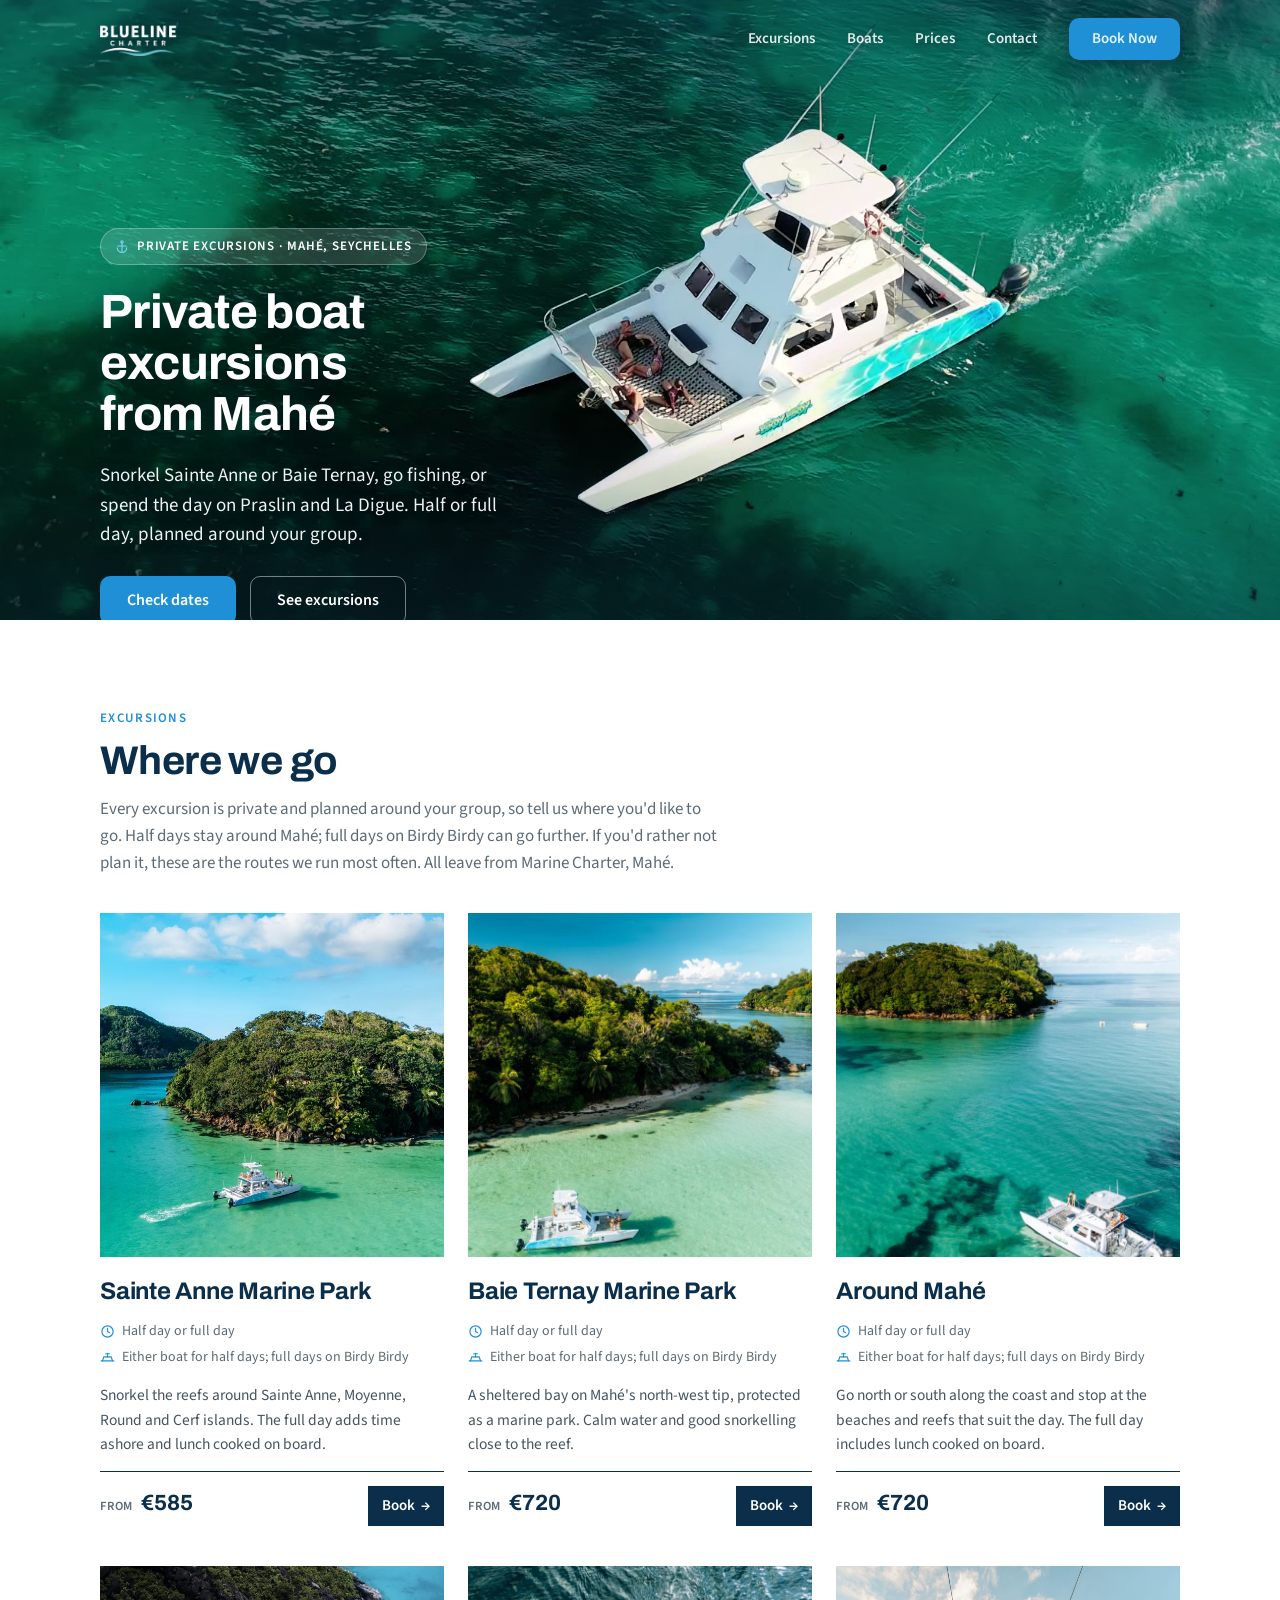
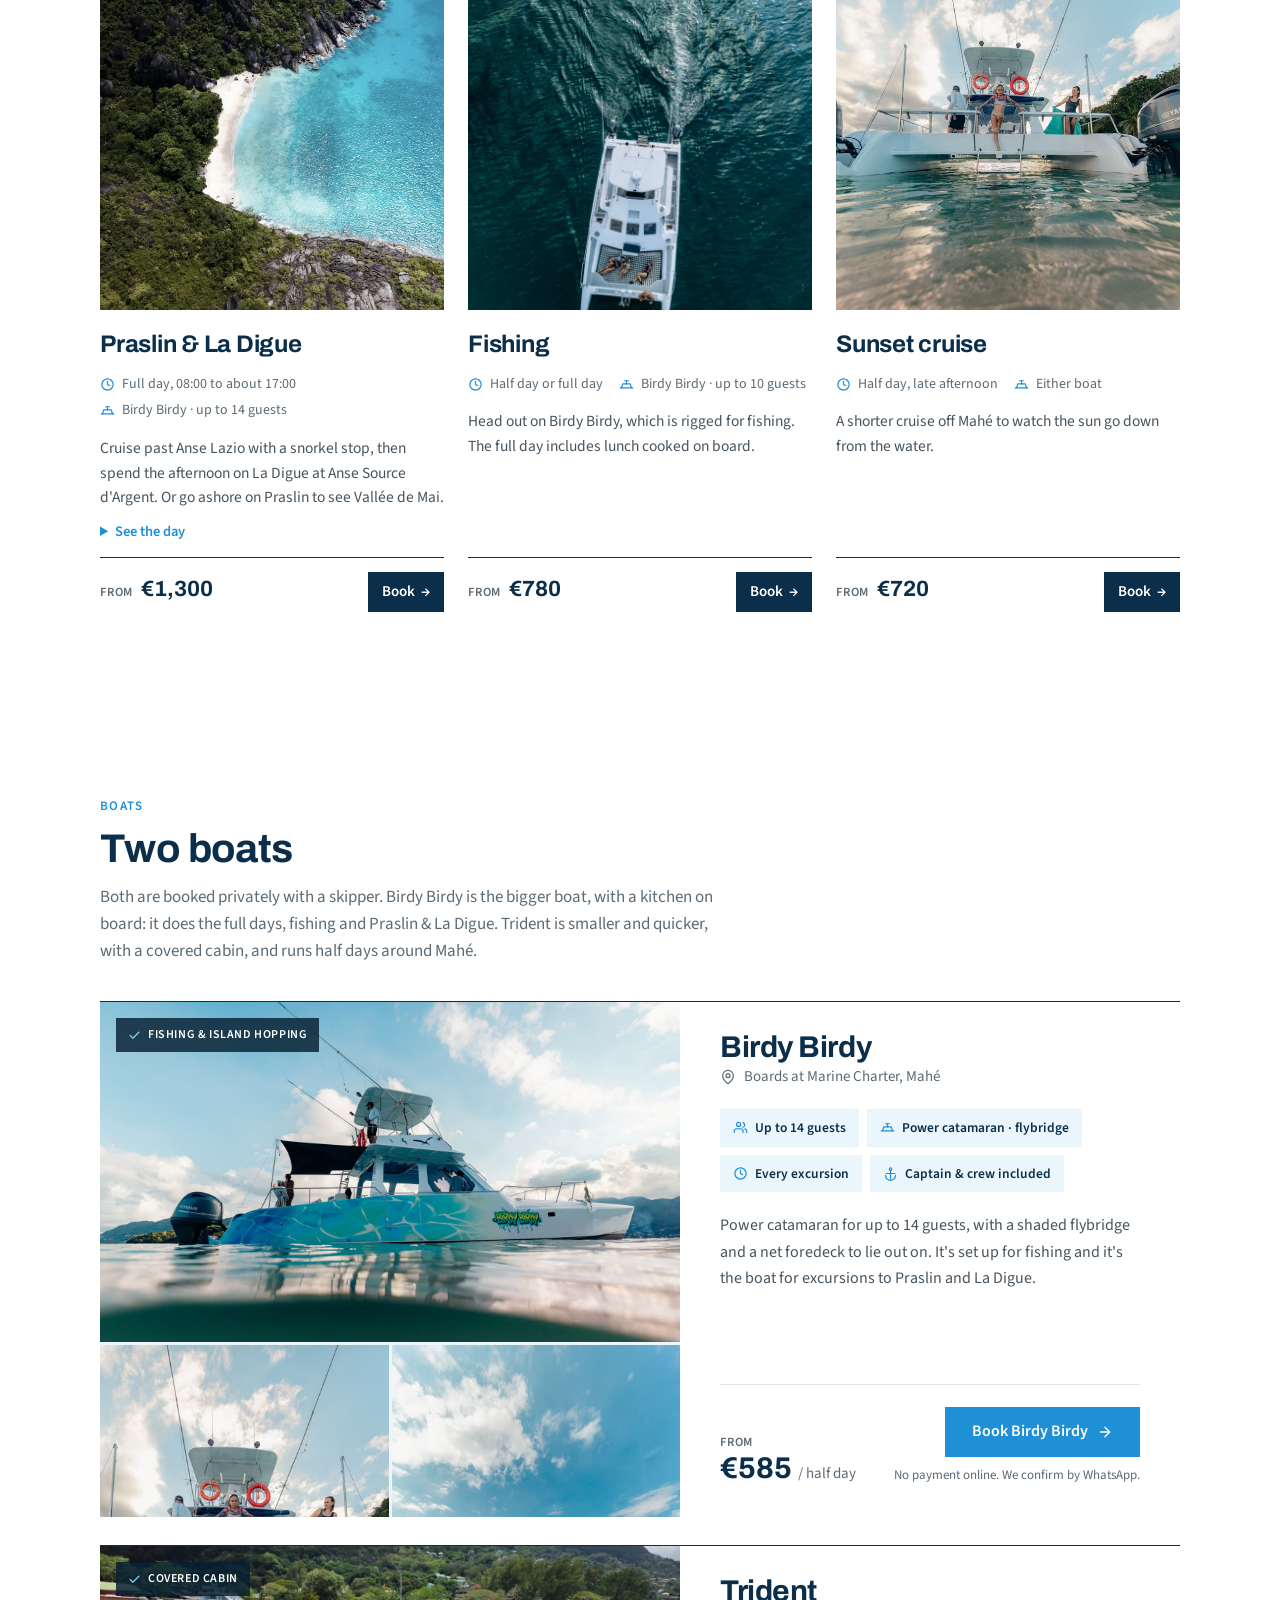
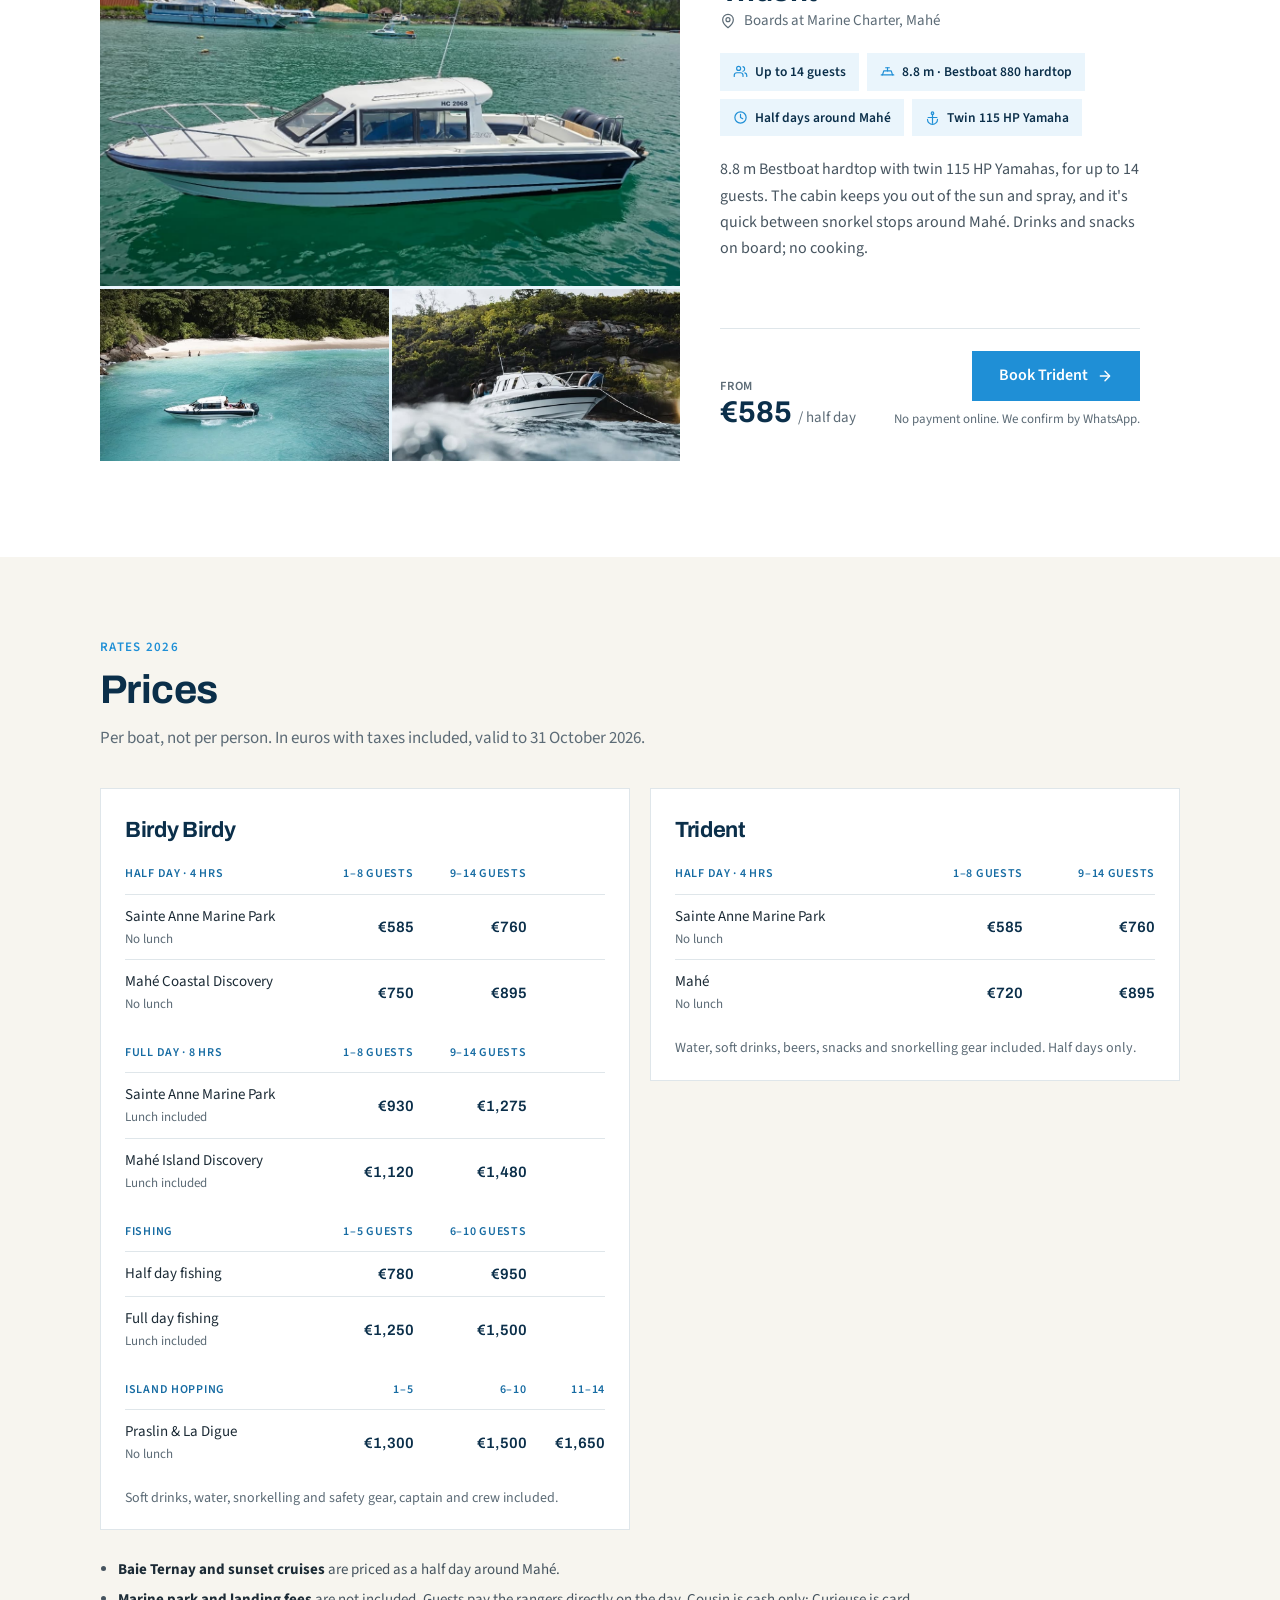
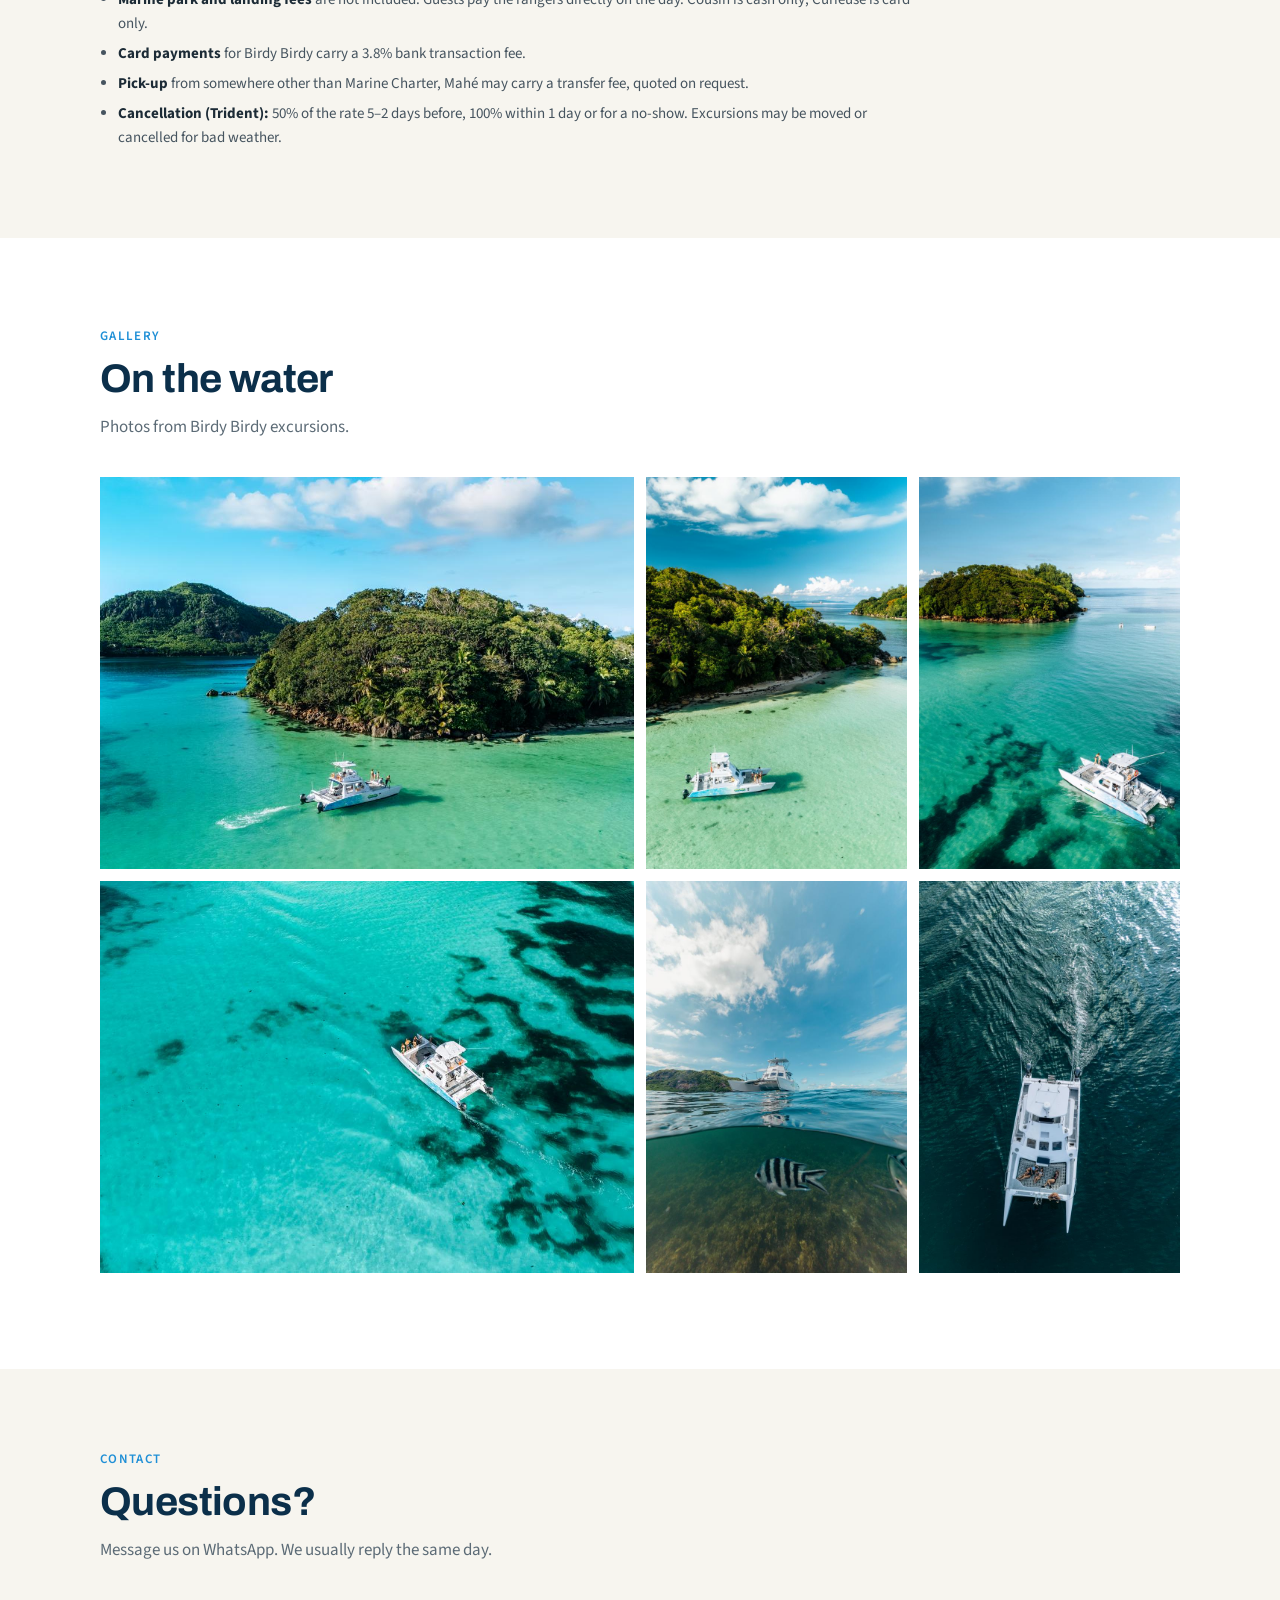
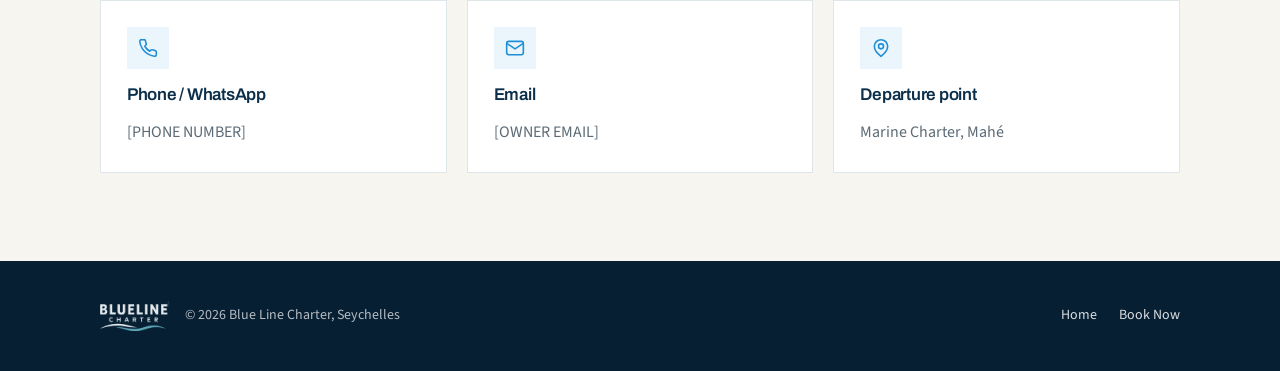
==== commit c865f4ff: "Square, photo-first cards - Excursion cards open with a square photo, with no box or shadow,   a nav" ====
--- a/index.html
+++ b/index.html
@@ -74,6 +74,7 @@
 
       <div class="excursion-grid">
         <article class="excursion">
+          <div class="excursion-photo"><img src="images/gal-island-cruise.jpg" alt="Birdy Birdy cruising past a green island" loading="lazy" decoding="async" /></div>
           <h3>Sainte Anne Marine Park</h3>
           <ul class="excursion-meta">
             <li><svg width="15" height="15" viewBox="0 0 24 24" fill="none" stroke="#1f8fd6" stroke-width="1.9" stroke-linecap="round" stroke-linejoin="round" aria-hidden="true"><circle cx="12" cy="12" r="9"></circle><path d="M12 7v5l3.5 2"></path></svg>Half day or full day</li>
@@ -87,6 +88,7 @@
           </div>
         </article>
         <article class="excursion">
+          <div class="excursion-photo"><img src="images/gal-beach.jpg" alt="Forested shoreline over shallow turquoise water" loading="lazy" decoding="async" /></div>
           <h3>Baie Ternay Marine Park</h3>
           <ul class="excursion-meta">
             <li><svg width="15" height="15" viewBox="0 0 24 24" fill="none" stroke="#1f8fd6" stroke-width="1.9" stroke-linecap="round" stroke-linejoin="round" aria-hidden="true"><circle cx="12" cy="12" r="9"></circle><path d="M12 7v5l3.5 2"></path></svg>Half day or full day</li>
@@ -100,6 +102,7 @@
           </div>
         </article>
         <article class="excursion">
+          <div class="excursion-photo"><img src="images/gal-anchored.jpg" alt="A green island over clear turquoise shallows" loading="lazy" decoding="async" /></div>
           <h3>Around Mahé</h3>
           <ul class="excursion-meta">
             <li><svg width="15" height="15" viewBox="0 0 24 24" fill="none" stroke="#1f8fd6" stroke-width="1.9" stroke-linecap="round" stroke-linejoin="round" aria-hidden="true"><circle cx="12" cy="12" r="9"></circle><path d="M12 7v5l3.5 2"></path></svg>Half day or full day</li>
@@ -113,6 +116,7 @@
           </div>
         </article>
         <article class="excursion">
+          <div class="excursion-photo"><img src="images/beach-aerial.jpg" alt="White sand beach and clear water from above" loading="lazy" decoding="async" /></div>
           <h3>Praslin &amp; La Digue</h3>
           <ul class="excursion-meta">
             <li><svg width="15" height="15" viewBox="0 0 24 24" fill="none" stroke="#1f8fd6" stroke-width="1.9" stroke-linecap="round" stroke-linejoin="round" aria-hidden="true"><circle cx="12" cy="12" r="9"></circle><path d="M12 7v5l3.5 2"></path></svg>Full day, 08:00 to about 17:00</li>
@@ -143,6 +147,7 @@
           </div>
         </article>
         <article class="excursion">
+          <div class="excursion-photo"><img src="images/gal-topdown.jpg" alt="Birdy Birdy underway on deep blue water, from above" loading="lazy" decoding="async" /></div>
           <h3>Fishing</h3>
           <ul class="excursion-meta">
             <li><svg width="15" height="15" viewBox="0 0 24 24" fill="none" stroke="#1f8fd6" stroke-width="1.9" stroke-linecap="round" stroke-linejoin="round" aria-hidden="true"><circle cx="12" cy="12" r="9"></circle><path d="M12 7v5l3.5 2"></path></svg>Half day or full day</li>
@@ -156,6 +161,7 @@
           </div>
         </article>
         <article class="excursion">
+          <div class="excursion-photo"><img src="images/boat-guests.jpg" alt="Guests on the stern of Birdy Birdy in the late afternoon" loading="lazy" decoding="async" /></div>
           <h3>Sunset cruise</h3>
           <ul class="excursion-meta">
             <li><svg width="15" height="15" viewBox="0 0 24 24" fill="none" stroke="#1f8fd6" stroke-width="1.9" stroke-linecap="round" stroke-linejoin="round" aria-hidden="true"><circle cx="12" cy="12" r="9"></circle><path d="M12 7v5l3.5 2"></path></svg>Half day, late afternoon</li>
--- a/css/style.css
+++ b/css/style.css
@@ -294,13 +294,12 @@
 
 /* ---------- Boat card ---------- */
 
+.boat-card .btn { border-radius: 0; }
+
 .boat-card {
   display: flex;
-  border: 1px solid var(--border);
-  border-radius: var(--radius-card);
+  border-top: 1.5px solid var(--navy);
   overflow: hidden;
-  background: var(--white);
-  box-shadow: var(--shadow-card);
 }
 
 .boat-gallery {
@@ -323,6 +322,8 @@
   height: 172px;
 }
 .boat-gallery-thumbs img { width: 100%; height: 100%; object-fit: cover; }
+/* Keep the snorkelling thumb on the boat, not the sky. */
+#birdy-birdy .boat-gallery-thumbs img:last-child { object-position: 50% 92%; }
 
 .gallery-badge {
   position: absolute;
@@ -338,12 +339,11 @@
   letter-spacing: 0.05em;
   text-transform: uppercase;
   padding: 7px 12px;
-  border-radius: 999px;
 }
 
 .boat-detail {
   flex: 1;
-  padding: 36px 40px 32px;
+  padding: 28px 40px 32px;
   display: flex;
   flex-direction: column;
   gap: 20px;
@@ -370,7 +370,6 @@
   font-size: 13.5px;
   font-weight: 600;
   padding: 8px 13px;
-  border-radius: 999px;
 }
 
 .boat-blurb { color: var(--text-body); font-size: 16px; line-height: 1.65; margin: 0; text-wrap: pretty; }
@@ -415,23 +414,19 @@
 .excursion-grid {
   display: grid;
   grid-template-columns: repeat(3, minmax(0, 1fr));
-  gap: 16px;
-}
-
-.excursion {
-  display: flex;
-  flex-direction: column;
-  gap: 12px;
-  padding: 22px 22px 18px;
-  border: 1px solid var(--border);
-  border-radius: var(--radius-card);
-  background: var(--white);
-  box-shadow: var(--shadow-card);
-}
-
-.excursion h3 { font-size: 20px; line-height: 1.2; color: var(--navy); font-weight: 700; margin: 0; }
-
-.excursion-meta { list-style: none; margin: 0; padding: 0; display: grid; gap: 4px; font-size: 14px; color: var(--text-muted); }
+  gap: 40px 24px;
+}
+
+/* Square photo on top, text straight on the page below it: no box or shadow. */
+.excursion { display: flex; flex-direction: column; gap: 14px; }
+
+.excursion-photo { aspect-ratio: 1 / 1; overflow: hidden; background: var(--blue-light); margin-bottom: 6px; }
+.excursion-photo img { display: block; width: 100%; height: 100%; object-fit: cover; transition: transform 0.9s cubic-bezier(0.2, 0.7, 0.2, 1); }
+.excursion:hover .excursion-photo img { transform: scale(1.05); }
+
+.excursion h3 { font-size: 24px; line-height: 1.2; letter-spacing: -0.01em; color: var(--navy); font-weight: 700; margin: 0; }
+
+.excursion-meta { list-style: none; margin: 0; padding: 0; display: flex; flex-wrap: wrap; gap: 4px 16px; font-size: 14px; color: var(--text-muted); }
 .excursion-meta li { display: flex; align-items: center; gap: 7px; }
 .excursion-meta svg { flex: none; }
 
@@ -442,7 +437,7 @@
   align-items: baseline;
   gap: 8px;
   padding-top: 14px;
-  border-top: 1px solid var(--border);
+  border-top: 1.5px solid var(--navy);
 }
 .excursion-foot .price-label { margin: 0; }
 .excursion-foot .price { font-size: 22px; }
@@ -456,8 +451,22 @@
 .excursion-day ol { list-style: none; margin: 6px 0 0; padding: 0; display: grid; gap: 6px; color: var(--text-body); line-height: 1.5; }
 .excursion-day ol b { display: block; font-size: 12.5px; letter-spacing: 0.04em; text-transform: uppercase; color: var(--text-muted); }
 .excursion-day .excursion-day-note { margin-top: 12px; color: var(--text-muted); line-height: 1.5; }
-.excursion-link { margin-left: auto; font-weight: 600; font-size: 15px; }
-.excursion-link::after { content: " \2192"; }
+.excursion-link {
+  margin-left: auto;
+  display: inline-flex;
+  align-items: center;
+  gap: 6px;
+  padding: 8px 14px;
+  background: var(--navy);
+  color: var(--white);
+  font-weight: 600;
+  font-size: 15px;
+  text-decoration: none;
+  transition: background 0.2s ease;
+}
+.excursion-link::after { content: "\2192"; transition: transform 0.2s ease; }
+.excursion-link:hover { background: var(--blue); color: var(--white); }
+.excursion-link:hover::after { transform: translateX(3px); }
 
 /* ---------- Rates ---------- */
 
@@ -471,8 +480,6 @@
 .rates-card {
   background: var(--white);
   border: 1px solid var(--border);
-  border-radius: var(--radius-card);
-  box-shadow: var(--shadow-card);
   padding: 24px 24px 20px;
 }
 
@@ -522,7 +529,6 @@
 .gallery figure {
   margin: 0;
   overflow: hidden;
-  border-radius: 12px;
   background: var(--blue-light);
   grid-row: span 2;
 }
@@ -539,8 +545,8 @@
 .g-wide { grid-column: span 2; }
 
 @media (prefers-reduced-motion: reduce) {
-  .gallery img { transition: none; }
-  .gallery figure:hover img { transform: none; }
+  .gallery img, .excursion-photo img, .excursion-link, .excursion-link::after { transition: none; }
+  .gallery figure:hover img, .excursion:hover .excursion-photo img { transform: none; }
 }
 
 /* ---------- Contact ---------- */
@@ -554,7 +560,6 @@
 .contact-card {
   background: var(--white);
   border: 1px solid var(--border);
-  border-radius: 14px;
   padding: 26px;
   display: flex;
   flex-direction: column;
@@ -565,7 +570,6 @@
   width: 42px;
   height: 42px;
   flex-shrink: 0;
-  border-radius: 999px;
   background: var(--blue-light);
   display: flex;
   align-items: center;
